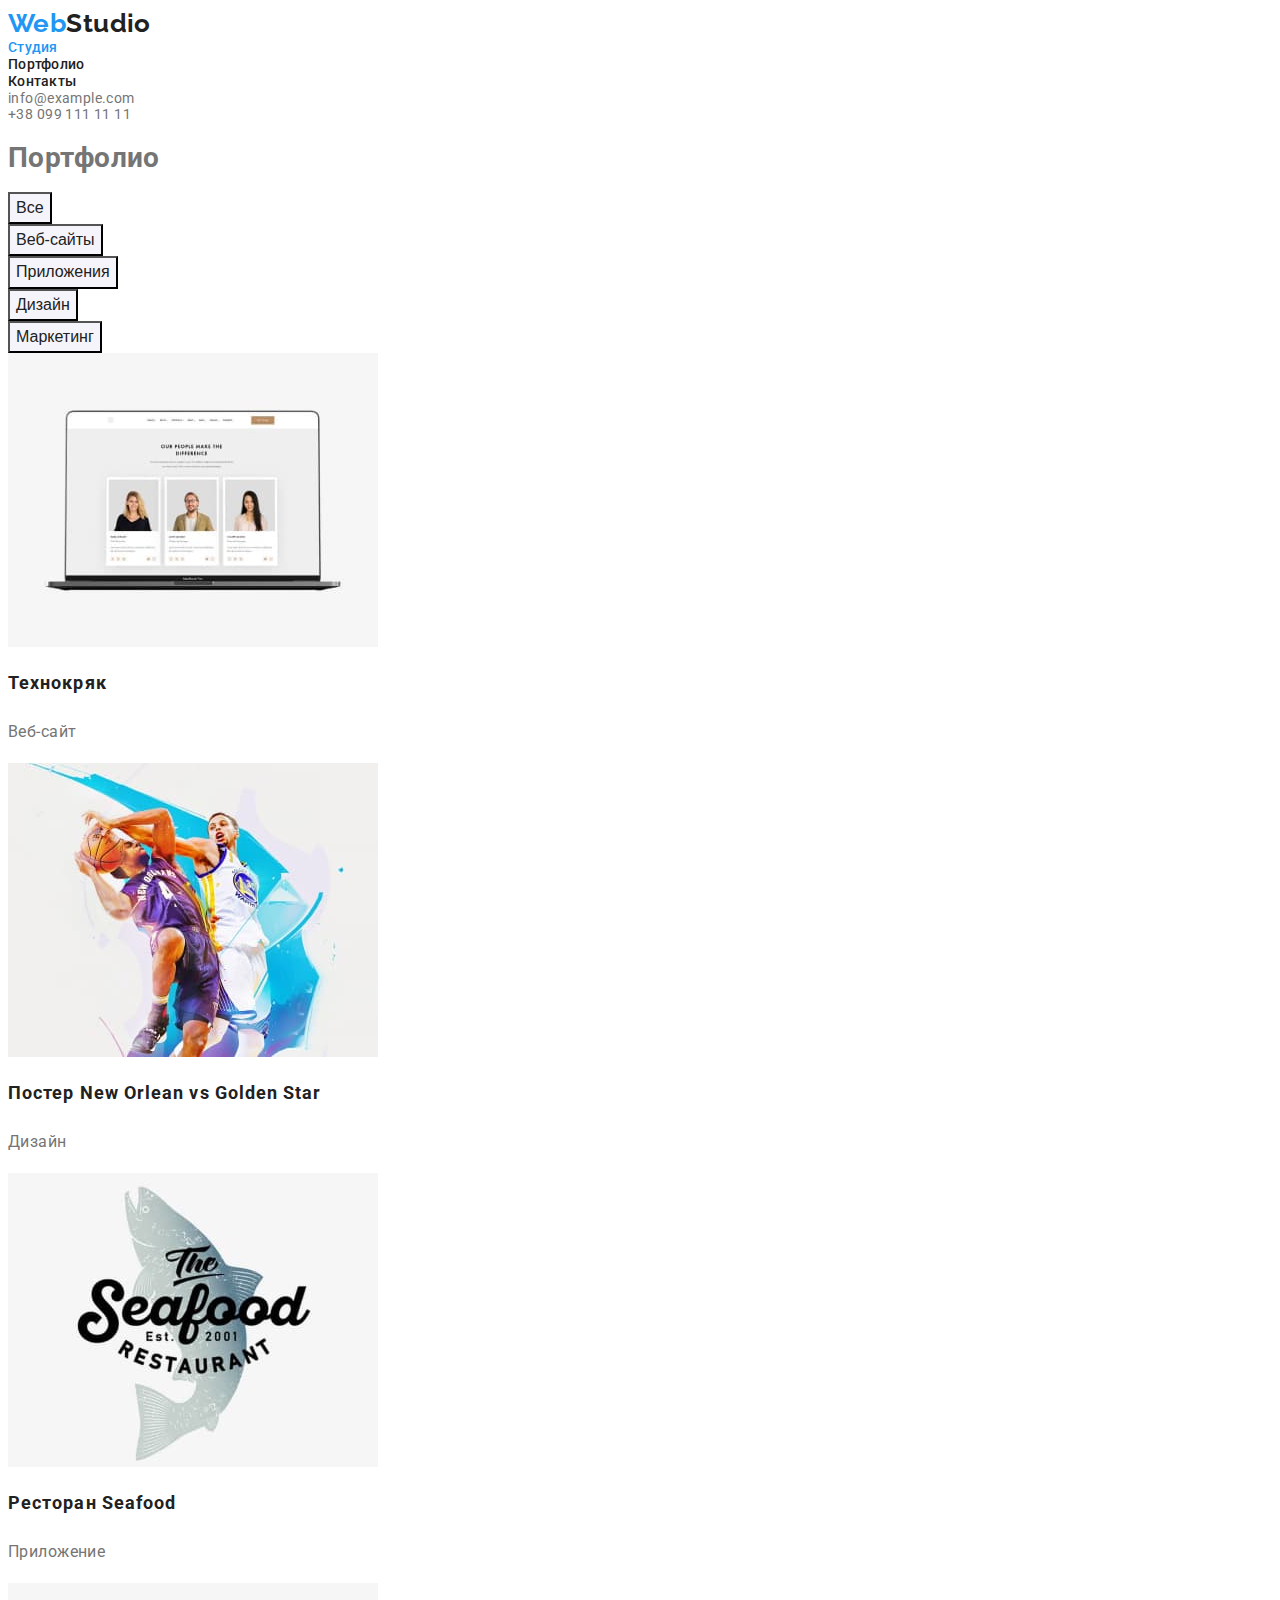
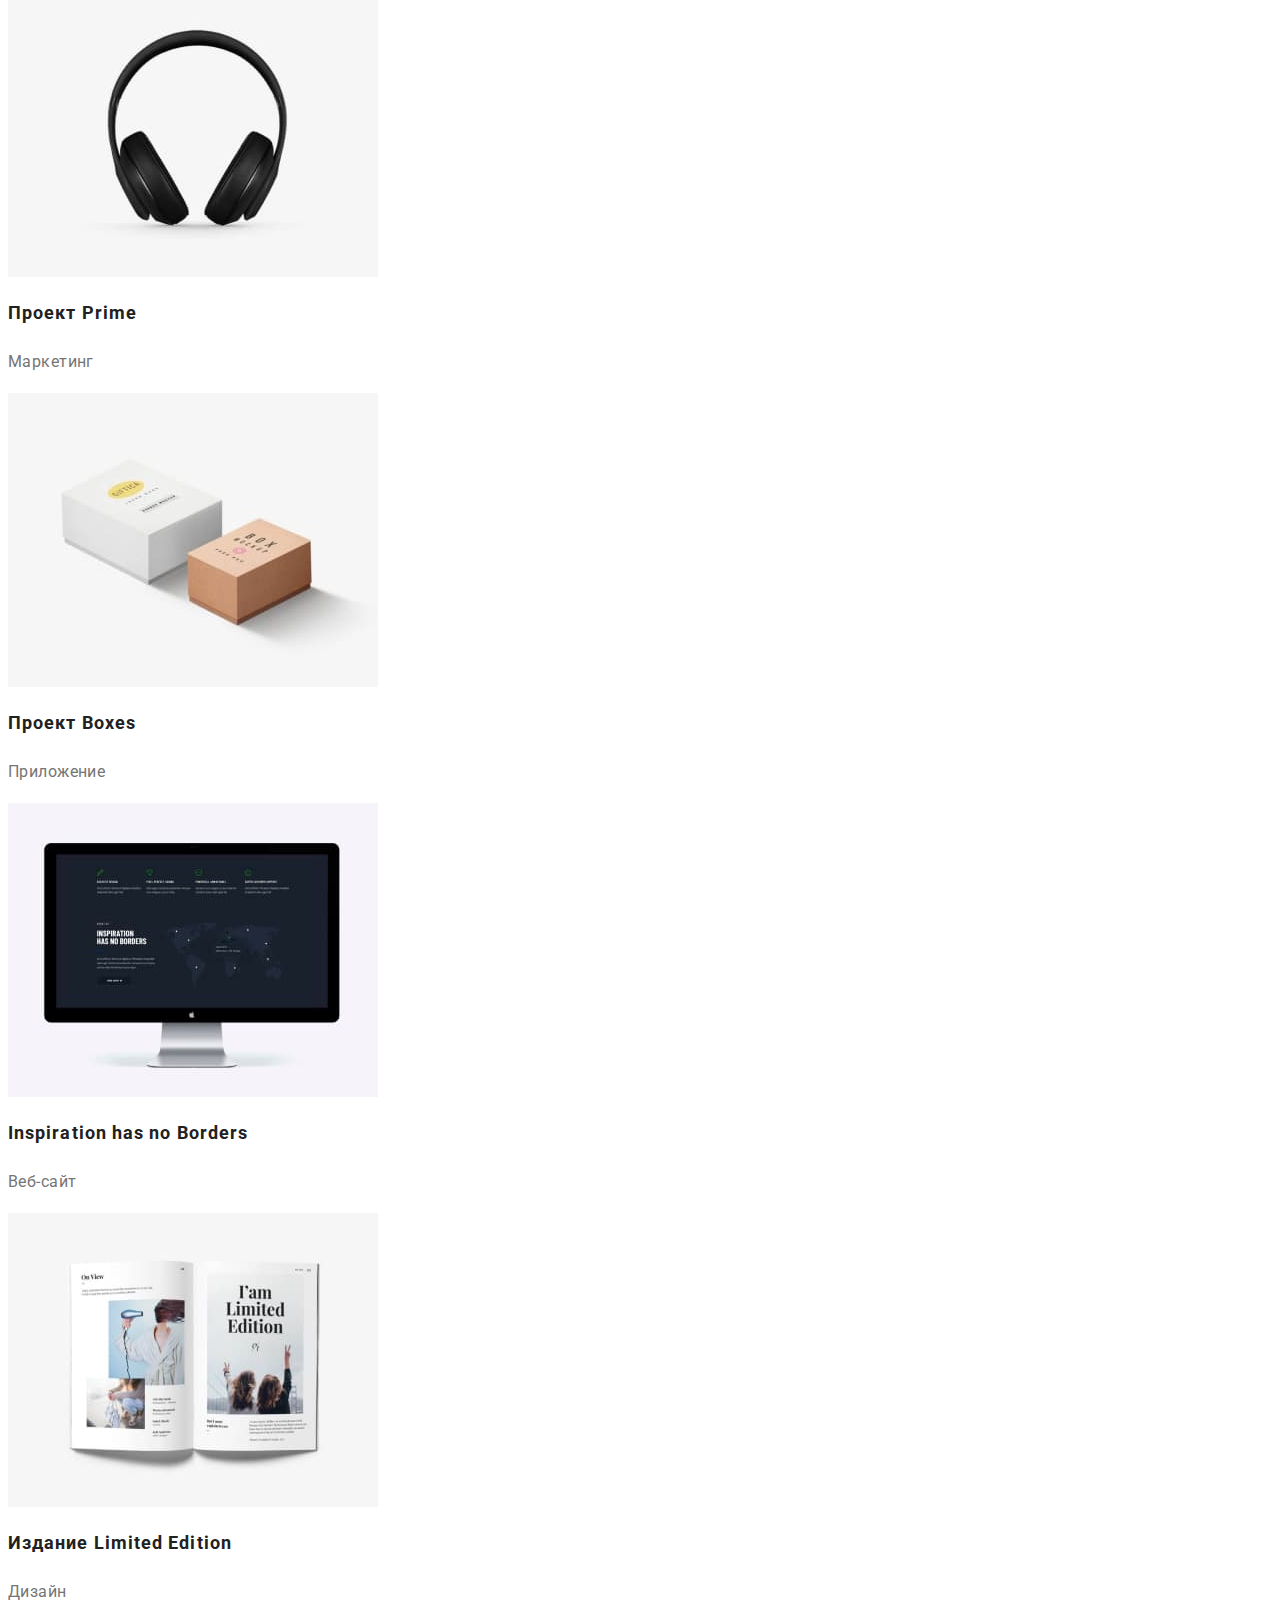
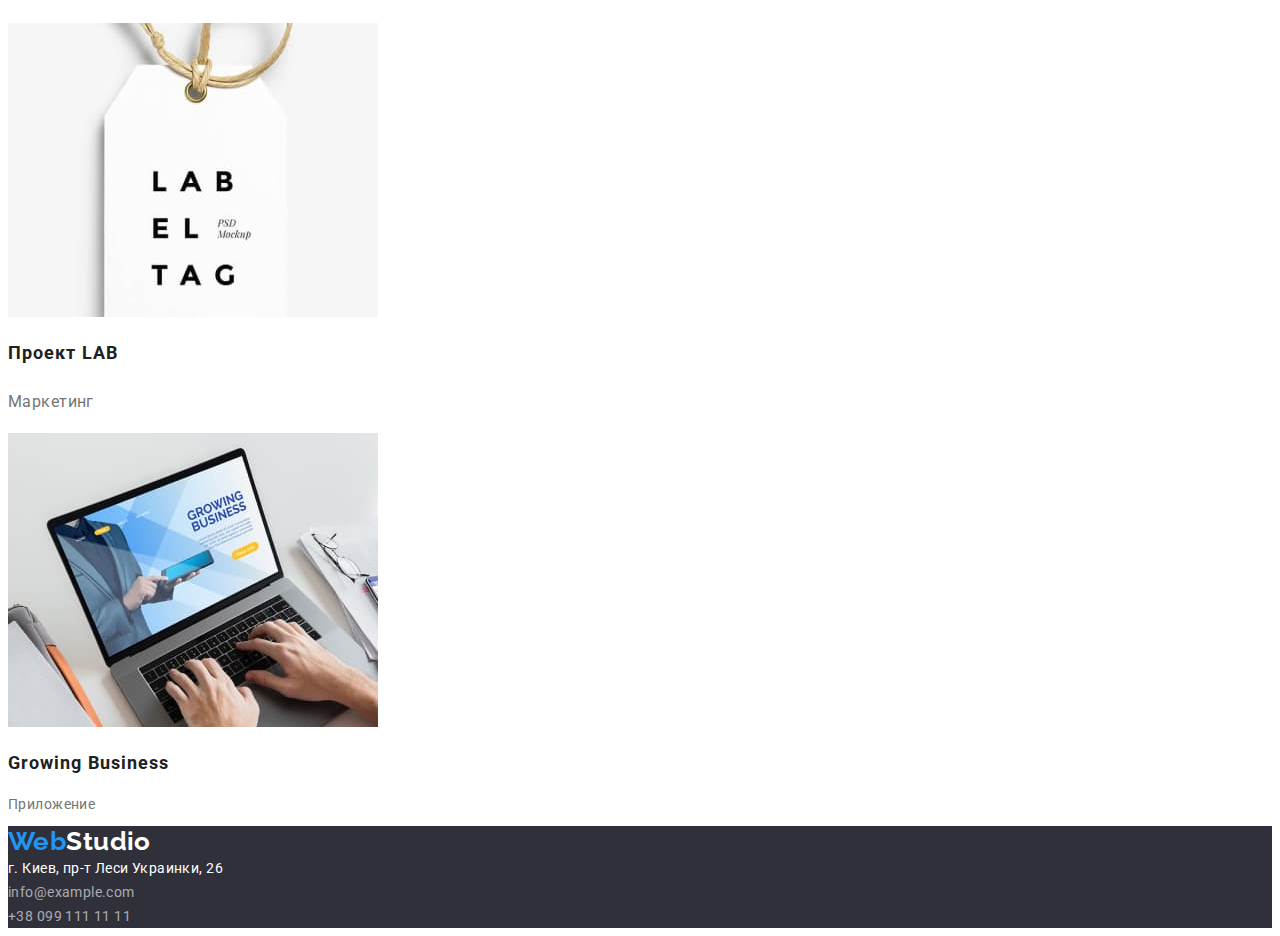
==== portfolio.html @ 586e52c6 "Initial commit" ====
<!DOCTYPE html>
<html lang="ru">
  <head>
    <meta charset="UTF-8" />
    <meta http-equiv="X-UA-Compatible" content="IE=edge" />
    <meta name="viewport" content="width=device-width, initial-scale=1.0" />
    <title>Портфолио</title>
    <link
      href="https://fonts.googleapis.com/css2?family=Raleway:wght@700&family=Roboto:wght@400;500;700;900&display=swap"
      rel="stylesheet"
    />
    <link rel="stylesheet" href="./CSS/styles.css" />
  </head>

  <body class="page">
    <!-- Шапка -->
    <header class="page-header">
      <nav>
        <a href="./index.html" class="logo link"><span class="accent-header">Web</span>Studio</a>
        <ul class="site-nav">
          <li><a href="./index.html" class="link current">Студия</a></li>
          <li><a href="./portfolio.html" class="link">Портфолио</a></li>
          <li><a href="" class="link">Контакты</a></li>
        </ul>
      </nav>
      <ul class="contacts-nav">
        <li>
          <a href="mailto:info@example.com" class="link">info@example.com</a>
        </li>
        <li>
          <a href="tel:+380991111111" class="link">+38 099 111 11 11</a>
        </li>
      </ul>
    </header>
    <!-- Мейн -->
    <main>
      <section class="portfolio">
        <h1>Портфолио</h1>
        <ul>
          <li><button type="button" class="portfolio-button">Все</button></li>
          <li><button type="button" class="portfolio-button">Веб-сайты</button></li>
          <li><button type="button" class="portfolio-button">Приложения</button></li>
          <li><button type="button" class="portfolio-button">Дизайн</button></li>
          <li><button type="button" class="portfolio-button">Маркетинг</button></li>
        </ul>
        <ul>
          <li>
            <img
              src="./images/img2-1.jpg"
              alt="Фото ноутбука з открытым дисплеем"
              width="370"
              height="294"
            />
            <h2 class="portfolio-title">Технокряк</h2>
            <p class="portfolio-title-p">Веб-сайт</p>
            <!-- <p></p> -->
          </li>
          <li>
            <img
              src="./images/img2-2.jpg"
              alt="Фото двух баскетболистов"
              width="370"
              height="294"
            />
            <h2 class="portfolio-title">Постер New Orlean vs Golden Star</h2>
            <p class="portfolio-title-p">Дизайн</p>
            <!-- <p></p> -->
          </li>
          <li>
            <img
              src="./images/img2-3.jpg"
              alt="Логотип ресторана морепродуктов"
              width="370"
              height="294"
            />
            <h2 class="portfolio-title">Ресторан Seafood</h2>
            <p class="portfolio-title-p">Приложение</p>
            <!-- <p></p> -->
          </li>
          <li>
            <img src="./images/img2-4.jpg" alt="Фото наушников" width="370" height="294" />
            <h2 class="portfolio-title">Проект Prime</h2>
            <p class="portfolio-title-p">Маркетинг</p>
            <!-- <p></p> -->
          </li>
          <li>
            <img src="./images/img2-5.jpg" alt="Фото двух коробок" width="370" height="294" />
            <h2 class="portfolio-title">Проект Boxes</h2>
            <p class="portfolio-title-p">Приложение</p>
            <!-- <p></p> -->
          </li>
          <li>
            <img src="./images/img2-6.jpg" alt="Фото моноблока Mac" width="370" height="294" />
            <h2 class="portfolio-title">Inspiration has no Borders</h2>
            <p class="portfolio-title-p">Веб-сайт</p>
            <!-- <p></p> -->
          </li>
          <li>
            <img src="./images/img2-7.jpg" alt="Фото открытой книги" width="370" height="294" />
            <h2 class="portfolio-title">Издание Limited Edition</h2>
            <p class="portfolio-title-p">Дизайн</p>
            <!-- <p></p> -->
          </li>
          <li>
            <img src="./images/img2-8.jpg" alt="Фото бирки" width="370" height="294" />
            <h2 class="portfolio-title">Проект LAB</h2>
            <p class="portfolio-title-p">Маркетинг</p>
            <!-- <p></p> -->
          </li>
          <li>
            <img
              src="./images/img2-9.jpg"
              alt="Фото процеса печати на ноутбуке"
              width="370"
              height="294"
            />
            <h2 class="portfolio-title">Growing Business</h2>
            <p>Приложение</p>
            <!-- <p></p> -->
          </li>
        </ul>
      </section>
    </main>
    <!-- Футер -->
    <footer class="page-footer">
      <a href="./index.html" class="logo link"><span class="accent-footer">Web</span>Studio</a>
      <address>
        <ul class="page-footer-address">
          <li>
            <a
              href="https://www.google.com.ua/maps/place/%D0%B1%D1%83%D0%BB%D1%8C%D0%B2%D0%B0%D1%80+%D0%9B%D0%B5%D1%81%D1%96+%D0%A3%D0%BA%D1%80%D0%B0%D1%97%D0%BD%D0%BA%D0%B8,+26,+%D0%9A%D0%B8%D1%97%D0%B2,+02000/@50.4265807,30.5361971,17z/data=!3m1!4b1!4m5!3m4!1s0x40d4cf0e033ecbe9:0x57a4dffefec77da0!8m2!3d50.4265807!4d30.5383858?hl=uk&authuser=0"
              target="_blank"
              rel="noopener noreferrer nofollow"
              class="address link"
              >г. Киев, пр-т Леси Украинки, 26</a
            >
          </li>
          <li class="page-footer-contacts">
            <a href="mailto:info@example.com" class="link">info@example.com</a>
          </li>
          <li class="page-footer-contacts">
            <a href="tel:+380991111111" class="link">+38 099 111 11 11</a>
          </li>
        </ul>
      </address>
    </footer>
  </body>
</html>
---- CSS/styles.css ----
/* Основний колір текста #757575 */
/* Допоміжний колір текста #212121 */
/* Акцент #2196F3 */
/* Основний колір фона #FFFFFF */
/* Допоміжний колір фона #F5F4FA */

:root {
  --primary-text-color: #757575;
  --title-text-color: #212121;
  --secondary-text-color: #ffffff;
  --acceent-color: #2196f3;
  --primary-bg-color: #ffffff;
  --secondary-bg-color: #f5f4fa;
}

.page {
  background-color: var(--primary-bg-color);
  color: var(--primary-text-color);

  font-family: Roboto, sans-serif;
  font-weight: 400;
  font-size: 14px;
  letter-spacing: 0.03em;
}

.page-header .logo {
  color: var(--title-text-color);

  font-family: 'Raleway';
  font-style: normal;
  font-weight: 700;
  font-size: 26px;
  line-height: 1.19;
}

.page-header .logo:hover,
.page-header .logo:focus {
  color: var(--acceent-color);
}

.logo .accent-header {
  color: var(--acceent-color);
}

.site-nav .link {
  color: var(--title-text-color);

  font-weight: 500;
  line-height: 1.14;
  letter-spacing: 0.02em;
}

.site-nav .link:hover,
.site-nav .link:focus,
.contacts-nav .link:hover,
.contacts-nav .link:focus,
.page-footer-address .link:hover,
.page-footer-address .link:focus {
  color: var(--acceent-color);
}

.hero {
  background-color: #2f303a;
}

.hero-title {
  color: var(--secondary-text-color);

  font-weight: 900;
  font-size: 44px;
  line-height: 1.36;
  text-align: center;
  letter-spacing: 0.06em;
  text-transform: uppercase;
}

.hero-button {
  background-color: var(--acceent-color);
  color: var(--primary-bg-color);

  font-weight: 700;
  font-size: 16px;
  line-height: 1.88;
  letter-spacing: 0.06em;

  cursor: pointer;
}

.hero-button:hover,
.hero-button:focus {
  background-color: var(--primary-bg-color);
  color: var(--acceent-color);
}

ul {
  list-style: none;
  margin: 0;
  padding: 0;
}

.section-title {
  color: var(--title-text-color);

  font-weight: 700;
  font-size: 36px;
  line-height: 1.16;
  text-align: center;
}

.list-title {
  color: var(--title-text-color);

  font-weight: 700;
  font-size: 14px;
  line-height: 1.14;
  text-transform: uppercase;
}

.studio-list-p {
  line-height: 1.71;
}

.section-team {
  background-color: var(--secondary-bg-color);
}

.list-title-team {
  color: var(--title-text-color);

  font-weight: 500;
  font-size: 16px;
  line-height: 1.19;
}

.list-title-p {
  font-size: 16px;
  line-height: 1.19;
}

.page-footer {
  background-color: #2f303a;
}

.page-footer .logo {
  color: var(--secondary-text-color);

  font-family: 'Raleway';
  font-style: normal;
  font-weight: 700;
  font-size: 26px;
  line-height: 1.19;
}

.page-footer .logo:hover,
.page-footer .logo:focus {
  color: var(--acceent-color);
}

.logo .accent-footer {
  color: var(--acceent-color);
}

.link {
  color: inherit;
  text-decoration: none;
}

.page-footer-address {
  font-style: normal;
  line-height: 1.71;
}

.page-footer-address > .page-footer-contacts {
  color: rgba(255, 255, 255, 0.6);
}

.address {
  color: var(--secondary-text-color);

  font-size: 14px;
  line-height: 1.71;
}

.link.current {
  color: var(--acceent-color);
}

.portfolio-button {
  background-color: var(--secondary-bg-color);
  color: var(--title-text-color);

  font-weight: 500;
  font-size: 16px;
  line-height: 1.63;
  text-align: center;

  cursor: pointer;
}

.portfolio-button:hover,
.portfolio-button:focus {
  background-color: var(--acceent-color);
  color: var(--secondary-text-color);
}

.portfolio-title {
  color: var(--title-text-color);

  font-weight: 700;
  font-size: 18px;
  line-height: 2;
  letter-spacing: 0.06em;
}

.portfolio-title-p {
  font-size: 16px;
  line-height: 1.88;
}
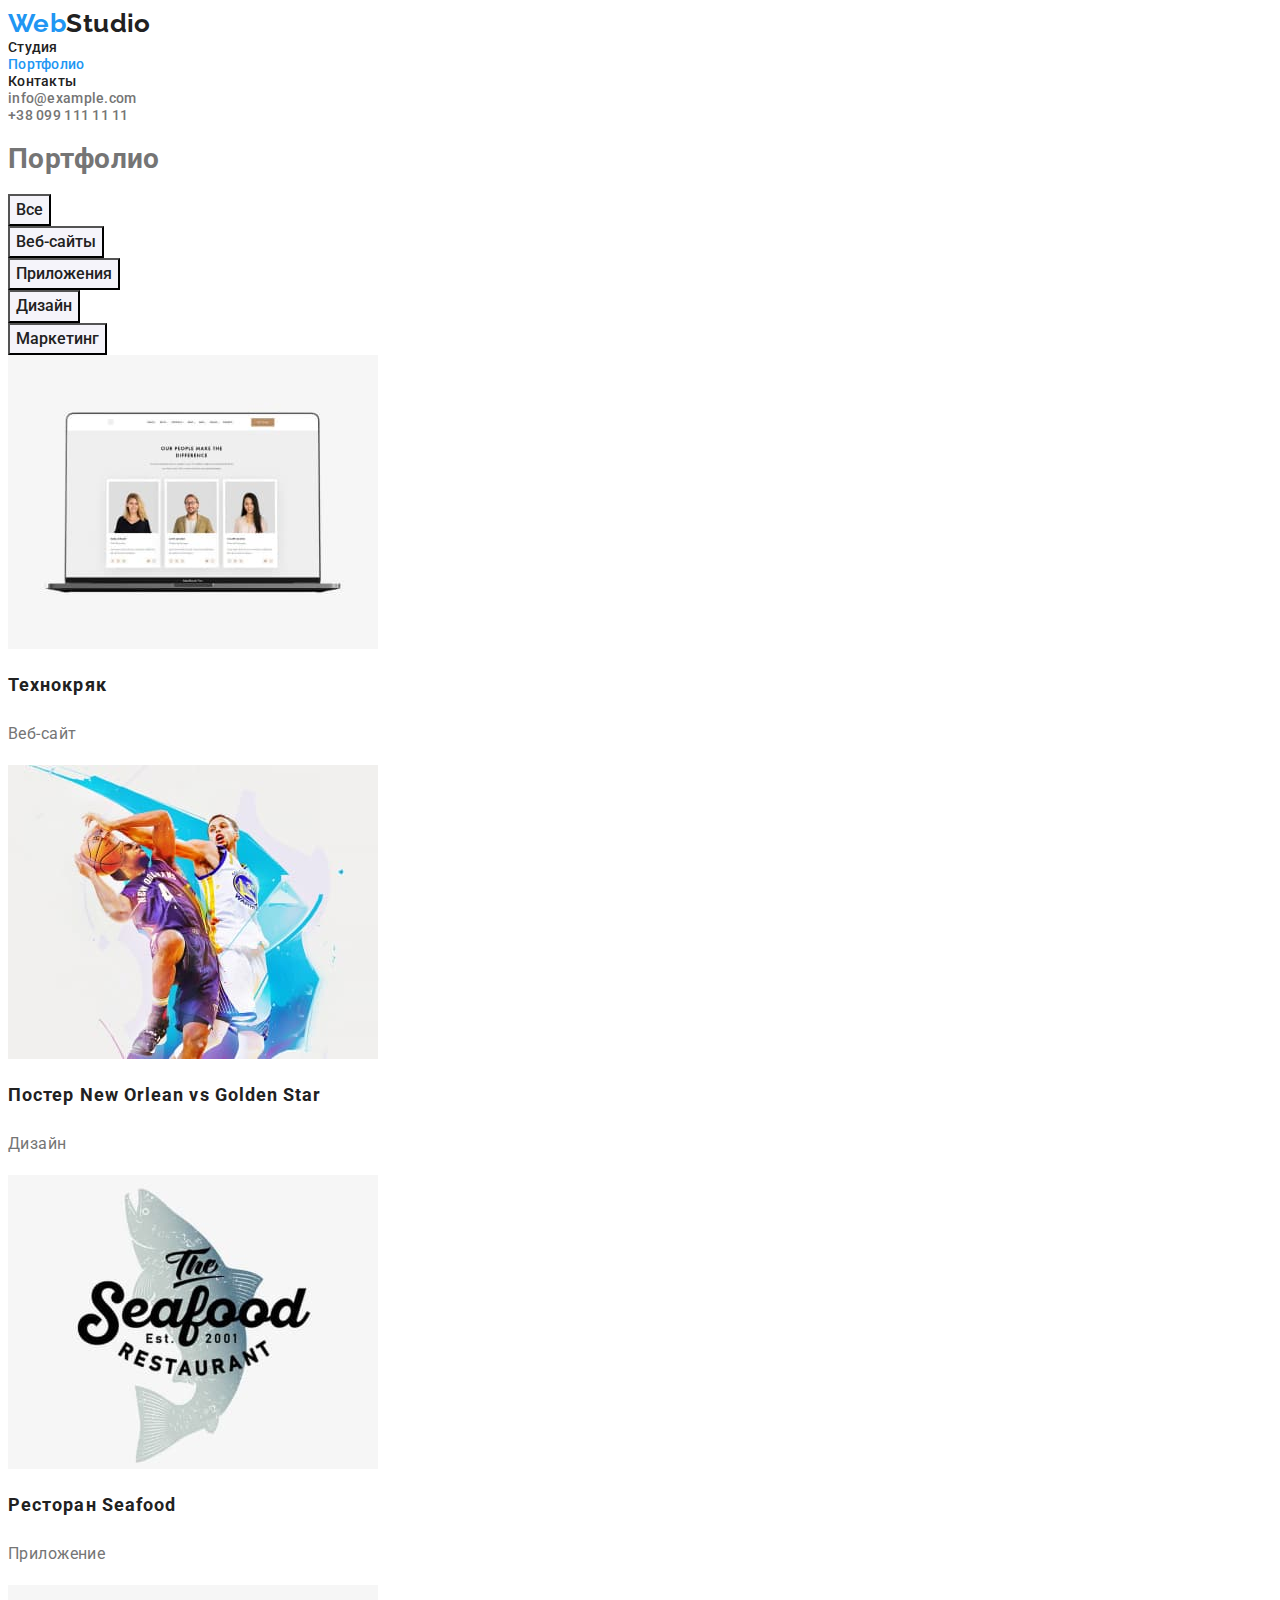
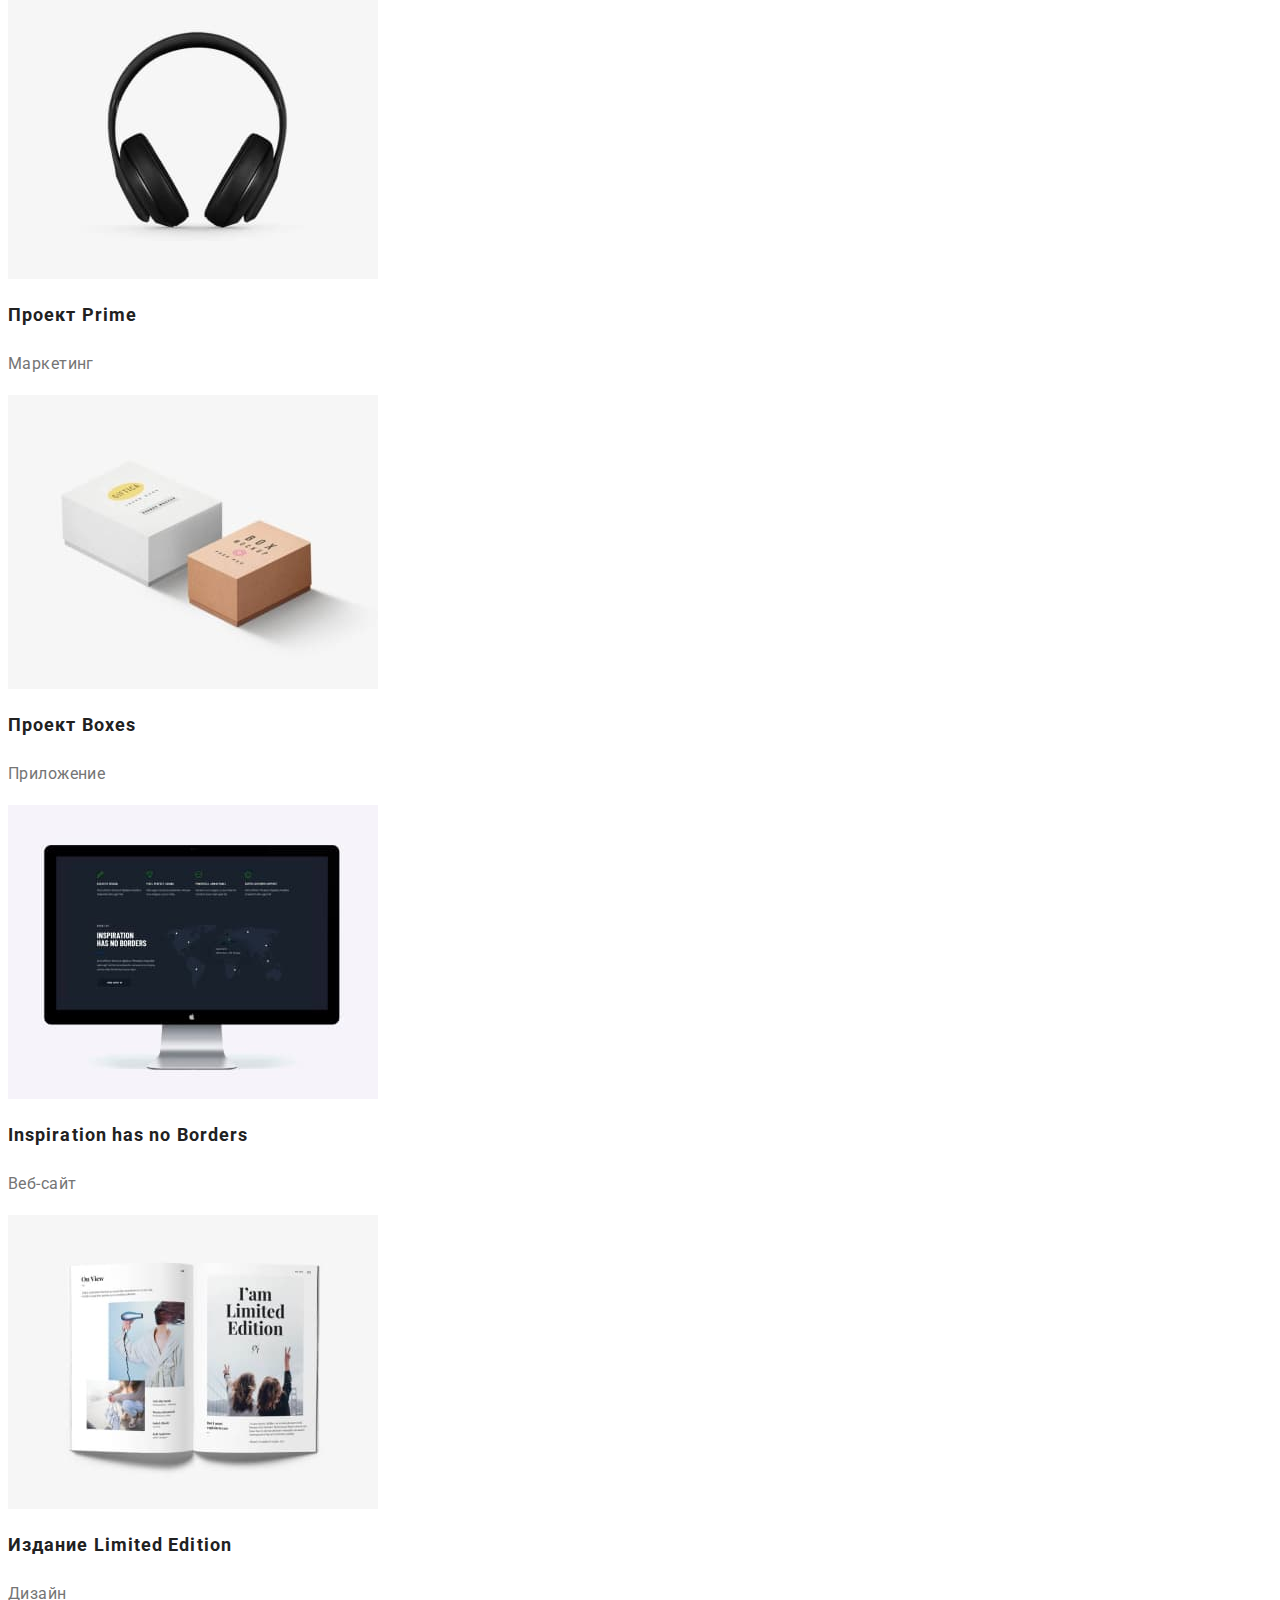
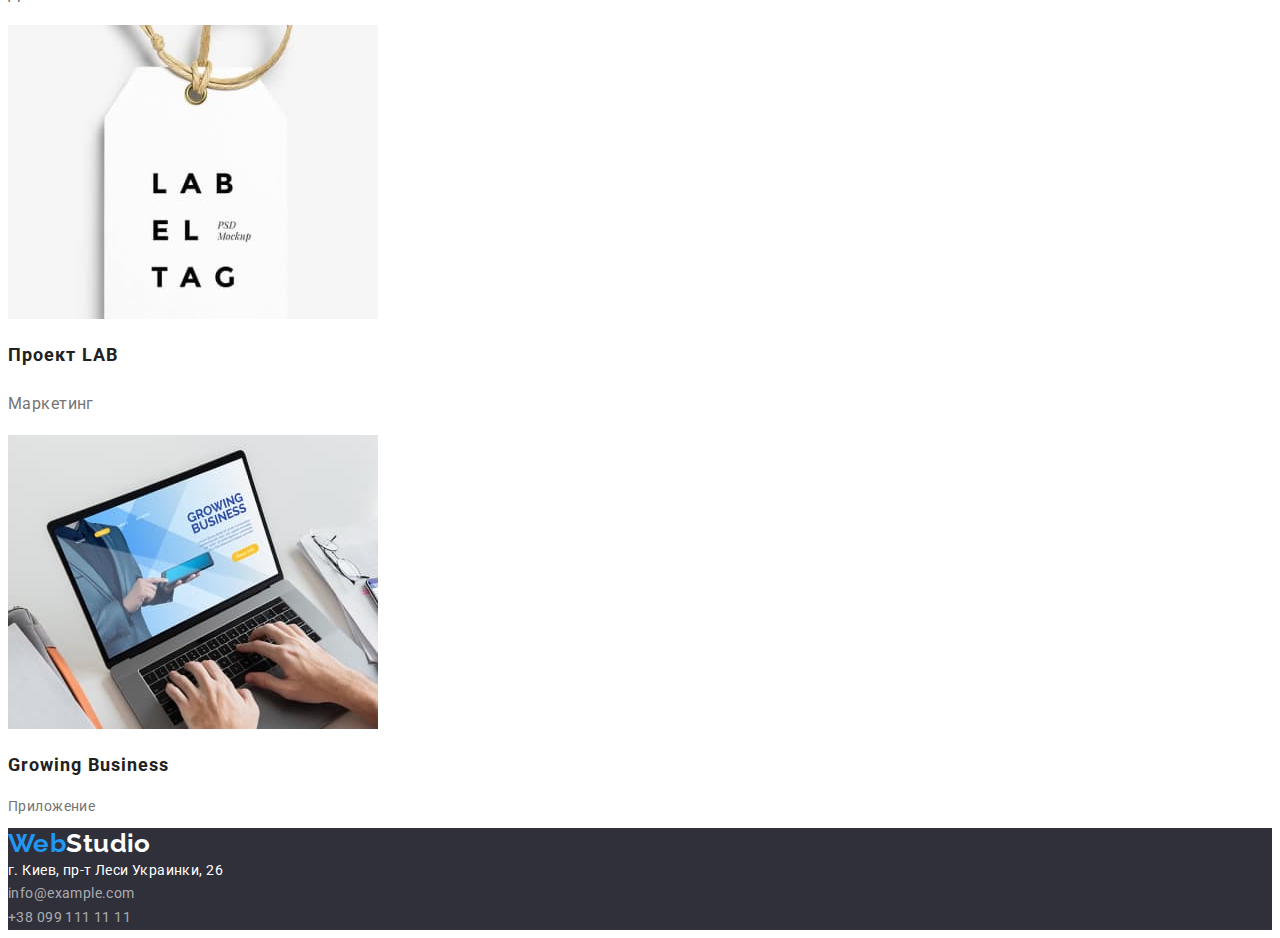
==== commit 4221d64c: "М3 Старт" ====
--- a/portfolio.html
+++ b/portfolio.html
@@ -12,23 +12,23 @@
     <link rel="stylesheet" href="./CSS/styles.css" />
   </head>
 
-  <body class="page">
+  <body>
     <!-- Шапка -->
-    <header class="page-header">
+    <header class="header">
       <nav>
-        <a href="./index.html" class="logo link"><span class="accent-header">Web</span>Studio</a>
+        <a class="logo link" href="./index.html"><span class="accent-header">Web</span>Studio</a>
         <ul class="site-nav">
-          <li><a href="./index.html" class="link current">Студия</a></li>
-          <li><a href="./portfolio.html" class="link">Портфолио</a></li>
-          <li><a href="" class="link">Контакты</a></li>
+          <li><a class="link" href="./index.html">Студия</a></li>
+          <li><a class="link current" href="./portfolio.html">Портфолио</a></li>
+          <li><a class="link" href="">Контакты</a></li>
         </ul>
       </nav>
       <ul class="contacts-nav">
         <li>
-          <a href="mailto:info@example.com" class="link">info@example.com</a>
+          <a class="link" href="mailto:info@example.com">info@example.com</a>
         </li>
         <li>
-          <a href="tel:+380991111111" class="link">+38 099 111 11 11</a>
+          <a class="link" href="tel:+380991111111">+38 099 111 11 11</a>
         </li>
       </ul>
     </header>
@@ -37,16 +37,16 @@
       <section class="portfolio">
         <h1>Портфолио</h1>
         <ul>
-          <li><button type="button" class="portfolio-button">Все</button></li>
-          <li><button type="button" class="portfolio-button">Веб-сайты</button></li>
-          <li><button type="button" class="portfolio-button">Приложения</button></li>
-          <li><button type="button" class="portfolio-button">Дизайн</button></li>
-          <li><button type="button" class="portfolio-button">Маркетинг</button></li>
+          <li><button class="portfolio-button" type="button">Все</button></li>
+          <li><button class="portfolio-button" type="button">Веб-сайты</button></li>
+          <li><button class="portfolio-button" type="button">Приложения</button></li>
+          <li><button class="portfolio-button" type="button">Дизайн</button></li>
+          <li><button class="portfolio-button" type="button">Маркетинг</button></li>
         </ul>
         <ul>
           <li>
             <img
-              src="./images/img2-1.jpg"
+              src="./images/portfolio/img2-1.jpg"
               alt="Фото ноутбука з открытым дисплеем"
               width="370"
               height="294"
@@ -57,7 +57,7 @@
           </li>
           <li>
             <img
-              src="./images/img2-2.jpg"
+              src="./images/portfolio/img2-2.jpg"
               alt="Фото двух баскетболистов"
               width="370"
               height="294"
@@ -68,7 +68,7 @@
           </li>
           <li>
             <img
-              src="./images/img2-3.jpg"
+              src="./images/portfolio/img2-3.jpg"
               alt="Логотип ресторана морепродуктов"
               width="370"
               height="294"
@@ -78,38 +78,58 @@
             <!-- <p></p> -->
           </li>
           <li>
-            <img src="./images/img2-4.jpg" alt="Фото наушников" width="370" height="294" />
+            <img
+              src="./images/portfolio/img2-4.jpg"
+              alt="Фото наушников"
+              width="370"
+              height="294"
+            />
             <h2 class="portfolio-title">Проект Prime</h2>
             <p class="portfolio-title-p">Маркетинг</p>
             <!-- <p></p> -->
           </li>
           <li>
-            <img src="./images/img2-5.jpg" alt="Фото двух коробок" width="370" height="294" />
+            <img
+              src="./images/portfolio/img2-5.jpg"
+              alt="Фото двух коробок"
+              width="370"
+              height="294"
+            />
             <h2 class="portfolio-title">Проект Boxes</h2>
             <p class="portfolio-title-p">Приложение</p>
             <!-- <p></p> -->
           </li>
           <li>
-            <img src="./images/img2-6.jpg" alt="Фото моноблока Mac" width="370" height="294" />
+            <img
+              src="./images/portfolio/img2-6.jpg"
+              alt="Фото моноблока Mac"
+              width="370"
+              height="294"
+            />
             <h2 class="portfolio-title">Inspiration has no Borders</h2>
             <p class="portfolio-title-p">Веб-сайт</p>
             <!-- <p></p> -->
           </li>
           <li>
-            <img src="./images/img2-7.jpg" alt="Фото открытой книги" width="370" height="294" />
+            <img
+              src="./images/portfolio/img2-7.jpg"
+              alt="Фото открытой книги"
+              width="370"
+              height="294"
+            />
             <h2 class="portfolio-title">Издание Limited Edition</h2>
             <p class="portfolio-title-p">Дизайн</p>
             <!-- <p></p> -->
           </li>
           <li>
-            <img src="./images/img2-8.jpg" alt="Фото бирки" width="370" height="294" />
+            <img src="./images/portfolio/img2-8.jpg" alt="Фото бирки" width="370" height="294" />
             <h2 class="portfolio-title">Проект LAB</h2>
             <p class="portfolio-title-p">Маркетинг</p>
             <!-- <p></p> -->
           </li>
           <li>
             <img
-              src="./images/img2-9.jpg"
+              src="./images/portfolio/img2-9.jpg"
               alt="Фото процеса печати на ноутбуке"
               width="370"
               height="294"
@@ -122,24 +142,24 @@
       </section>
     </main>
     <!-- Футер -->
-    <footer class="page-footer">
-      <a href="./index.html" class="logo link"><span class="accent-footer">Web</span>Studio</a>
+    <footer class="footer">
+      <a class="logo link" href="./index.html"><span class="accent-footer">Web</span>Studio</a>
       <address>
-        <ul class="page-footer-address">
+        <ul class="footer-list">
           <li>
             <a
+              class="address link"
               href="https://www.google.com.ua/maps/place/%D0%B1%D1%83%D0%BB%D1%8C%D0%B2%D0%B0%D1%80+%D0%9B%D0%B5%D1%81%D1%96+%D0%A3%D0%BA%D1%80%D0%B0%D1%97%D0%BD%D0%BA%D0%B8,+26,+%D0%9A%D0%B8%D1%97%D0%B2,+02000/@50.4265807,30.5361971,17z/data=!3m1!4b1!4m5!3m4!1s0x40d4cf0e033ecbe9:0x57a4dffefec77da0!8m2!3d50.4265807!4d30.5383858?hl=uk&authuser=0"
               target="_blank"
               rel="noopener noreferrer nofollow"
-              class="address link"
               >г. Киев, пр-т Леси Украинки, 26</a
             >
           </li>
-          <li class="page-footer-contacts">
-            <a href="mailto:info@example.com" class="link">info@example.com</a>
+          <li>
+            <a class="contacts link" href="mailto:info@example.com">info@example.com</a>
           </li>
-          <li class="page-footer-contacts">
-            <a href="tel:+380991111111" class="link">+38 099 111 11 11</a>
+          <li>
+            <a class="contacts link" href="tel:+380991111111">+38 099 111 11 11</a>
           </li>
         </ul>
       </address>
--- a/CSS/styles.css
+++ b/CSS/styles.css
@@ -13,7 +13,21 @@
   --secondary-bg-color: #f5f4fa;
 }
 
-.page {
+/* main */
+
+ul {
+  list-style: none;
+  margin: 0;
+  padding: 0;
+}
+
+.link {
+  text-decoration: none;
+}
+
+/* page */
+
+body {
   background-color: var(--primary-bg-color);
   color: var(--primary-text-color);
 
@@ -23,7 +37,9 @@
   letter-spacing: 0.03em;
 }
 
-.page-header .logo {
+/* header */
+
+.header .logo {
   color: var(--title-text-color);
 
   font-family: 'Raleway';
@@ -33,8 +49,8 @@
   line-height: 1.19;
 }
 
-.page-header .logo:hover,
-.page-header .logo:focus {
+.header .logo:hover,
+.header .logo:focus {
   color: var(--acceent-color);
 }
 
@@ -45,6 +61,17 @@
 .site-nav .link {
   color: var(--title-text-color);
 
+  font-weight: 500;
+  line-height: 1.14;
+  letter-spacing: 0.02em;
+}
+
+.site-nav .current {
+  color: var(--acceent-color);
+}
+
+.contacts-nav .link {
+  color: var(--primary-text-color);
   font-weight: 500;
   line-height: 1.14;
   letter-spacing: 0.02em;
@@ -54,10 +81,12 @@
 .site-nav .link:focus,
 .contacts-nav .link:hover,
 .contacts-nav .link:focus,
-.page-footer-address .link:hover,
-.page-footer-address .link:focus {
-  color: var(--acceent-color);
-}
+.footer-list .link:hover,
+.footer-list .link:focus {
+  color: var(--acceent-color);
+}
+
+/* hero */
 
 .hero {
   background-color: #2f303a;
@@ -77,7 +106,7 @@
 .hero-button {
   background-color: var(--acceent-color);
   color: var(--primary-bg-color);
-
+  font-family: Roboto;
   font-weight: 700;
   font-size: 16px;
   line-height: 1.88;
@@ -92,13 +121,11 @@
   color: var(--acceent-color);
 }
 
-ul {
-  list-style: none;
-  margin: 0;
-  padding: 0;
-}
-
-.section-title {
+/* preference */
+
+.preference-title,
+.work-title,
+.team-title {
   color: var(--title-text-color);
 
   font-weight: 700;
@@ -107,7 +134,7 @@
   text-align: center;
 }
 
-.list-title {
+.preference-item-title {
   color: var(--title-text-color);
 
   font-weight: 700;
@@ -116,43 +143,49 @@
   text-transform: uppercase;
 }
 
-.studio-list-p {
+.preference-item-p {
   line-height: 1.71;
 }
 
-.section-team {
+/* work */
+
+/* team */
+
+.team {
   background-color: var(--secondary-bg-color);
 }
 
-.list-title-team {
-  color: var(--title-text-color);
-
-  font-weight: 500;
-  font-size: 16px;
-  line-height: 1.19;
-}
-
-.list-title-p {
-  font-size: 16px;
-  line-height: 1.19;
-}
-
-.page-footer {
+.team-item-title {
+  color: var(--title-text-color);
+
+  font-weight: 500;
+  font-size: 16px;
+  line-height: 1.19;
+}
+
+.team-item-p {
+  font-size: 16px;
+  line-height: 1.19;
+}
+
+/* footer */
+
+.footer {
   background-color: #2f303a;
 }
 
-.page-footer .logo {
-  color: var(--secondary-text-color);
-
-  font-family: 'Raleway';
+.footer .logo {
+  color: var(--secondary-text-color);
+
+  font-family: Raleway;
   font-style: normal;
   font-weight: 700;
   font-size: 26px;
   line-height: 1.19;
 }
 
-.page-footer .logo:hover,
-.page-footer .logo:focus {
+.footer .logo:hover,
+.footer .logo:focus {
   color: var(--acceent-color);
 }
 
@@ -160,20 +193,11 @@
   color: var(--acceent-color);
 }
 
-.link {
-  color: inherit;
-  text-decoration: none;
-}
-
-.page-footer-address {
+.footer-list {
   font-style: normal;
   line-height: 1.71;
 }
 
-.page-footer-address > .page-footer-contacts {
-  color: rgba(255, 255, 255, 0.6);
-}
-
 .address {
   color: var(--secondary-text-color);
 
@@ -181,14 +205,17 @@
   line-height: 1.71;
 }
 
-.link.current {
-  color: var(--acceent-color);
-}
+.contacts {
+  color: rgba(255, 255, 255, 0.6);
+}
+
+/* Portfolio */
 
 .portfolio-button {
   background-color: var(--secondary-bg-color);
   color: var(--title-text-color);
 
+  font-family: Roboto;
   font-weight: 500;
   font-size: 16px;
   line-height: 1.63;
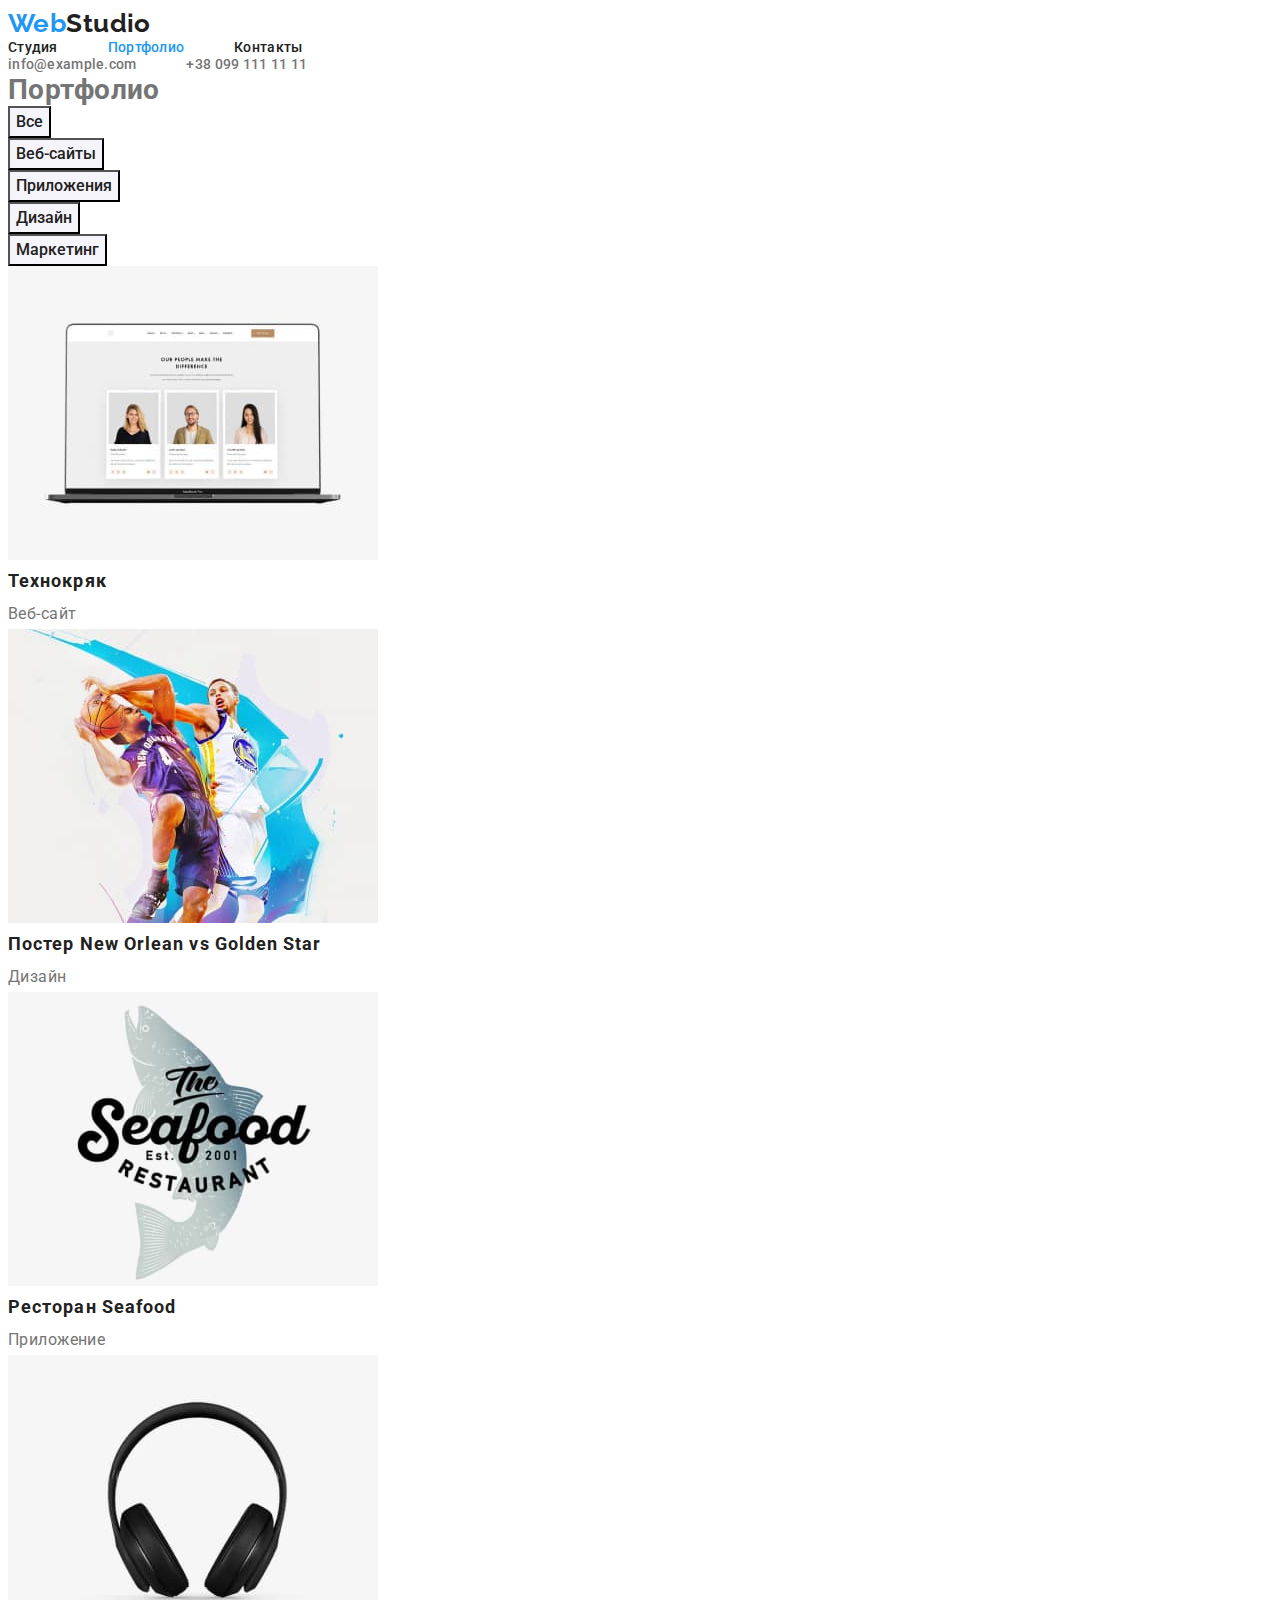
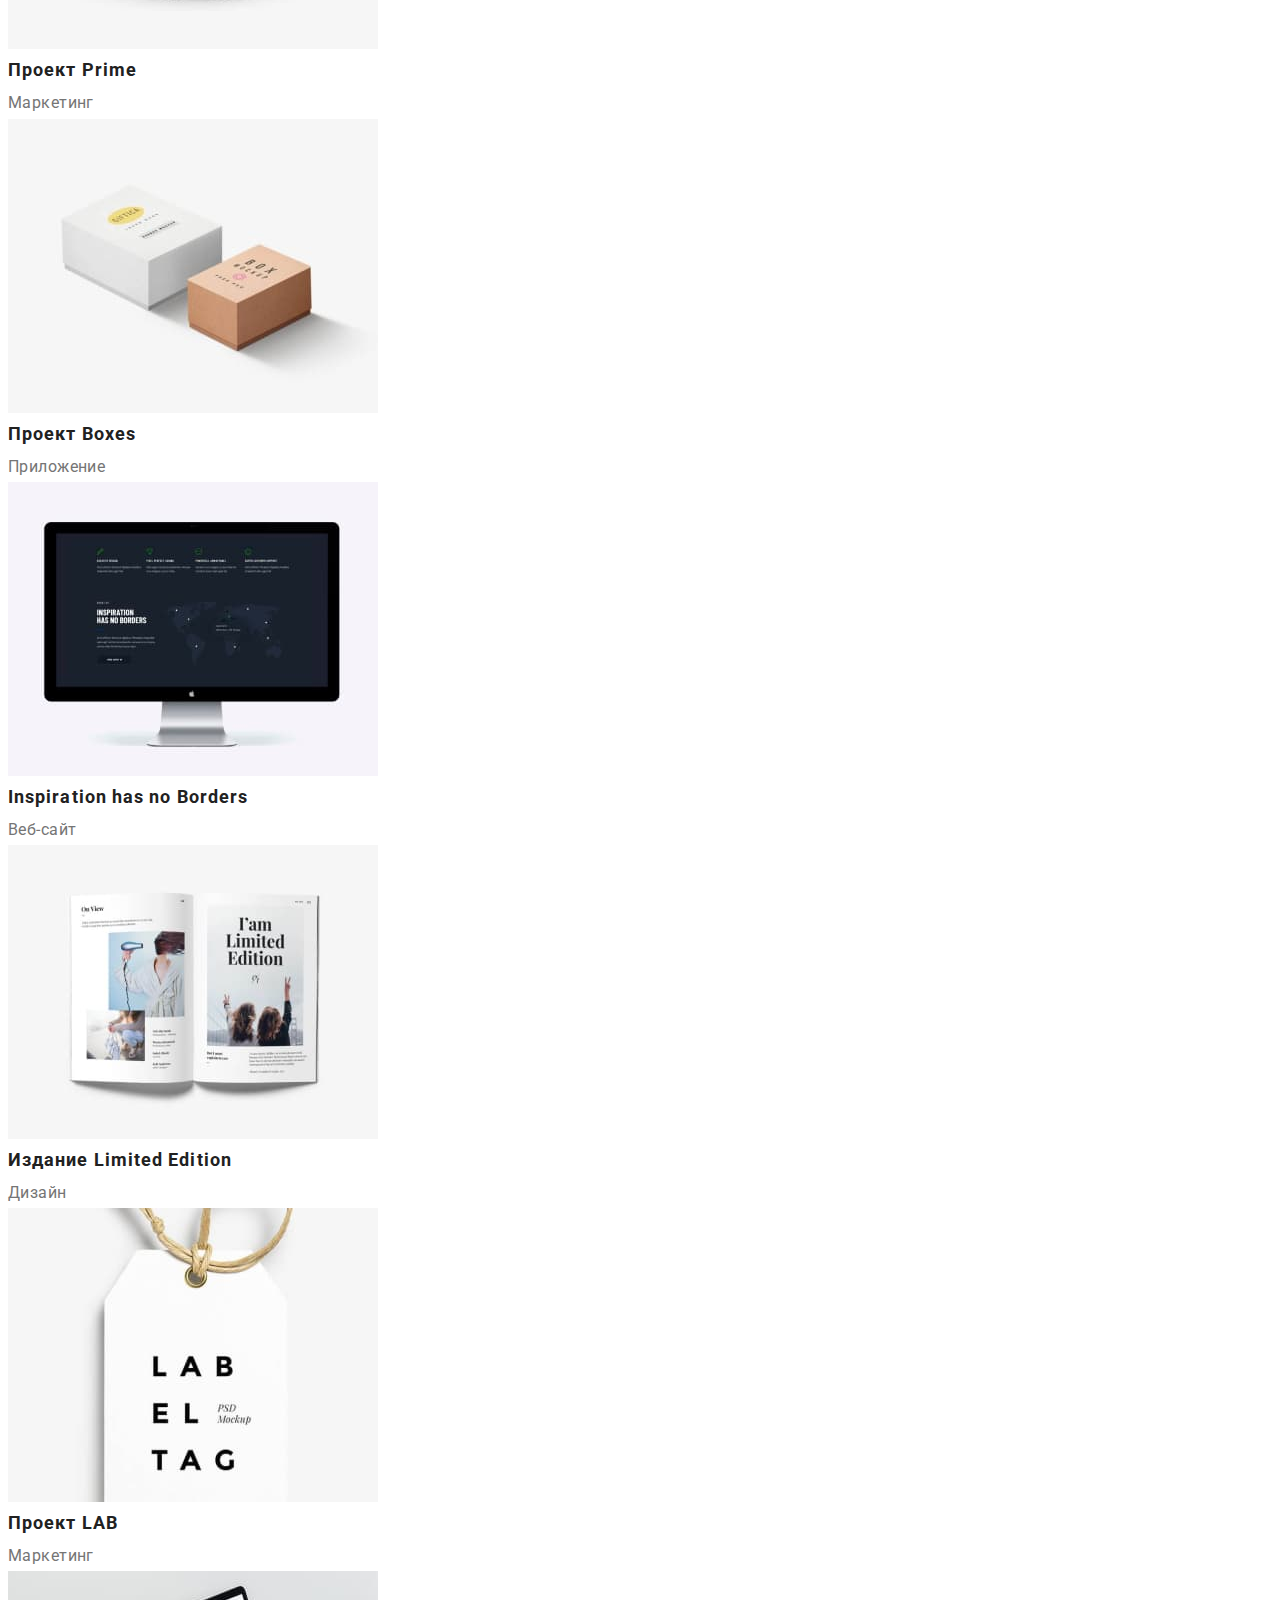
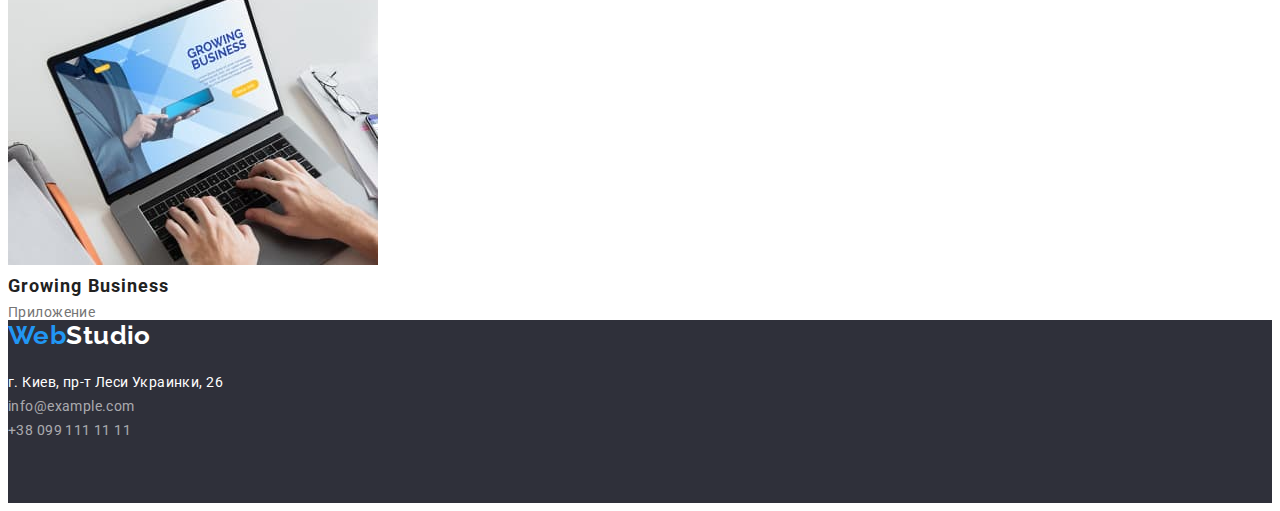
==== commit 4feff5b0: "М3 Index" ====
--- a/portfolio.html
+++ b/portfolio.html
@@ -5,6 +5,13 @@
     <meta http-equiv="X-UA-Compatible" content="IE=edge" />
     <meta name="viewport" content="width=device-width, initial-scale=1.0" />
     <title>Портфолио</title>
+    <link
+      rel="stylesheet"
+      href="https://cdnjs.cloudflare.com/ajax/libs/modern-normalize/1.1.0/modern-normalize.min.css"
+      integrity="sha512-wpPYUAdjBVSE4KJnH1VR1HeZfpl1ub8YT/NKx4PuQ5NmX2tKuGu6U/JRp5y+Y8XG2tV+wKQpNHVUX03MfMFn9Q=="
+      crossorigin="anonymous"
+      referrerpolicy="no-referrer"
+    />
     <link
       href="https://fonts.googleapis.com/css2?family=Raleway:wght@700&family=Roboto:wght@400;500;700;900&display=swap"
       rel="stylesheet"
--- a/CSS/styles.css
+++ b/CSS/styles.css
@@ -21,6 +21,14 @@
   padding: 0;
 }
 
+.container {
+  width: 1200px;
+  padding-left: 15px;
+  padding-right: 15px;
+  margin-left: auto;
+  margin-right: auto;
+}
+
 .link {
   text-decoration: none;
 }
@@ -37,6 +45,16 @@
   letter-spacing: 0.03em;
 }
 
+h1,
+h2,
+h3,
+h4,
+h5,
+h6,
+p {
+  margin: 0;
+}
+
 /* header */
 
 .header .logo {
@@ -47,6 +65,10 @@
   font-weight: 700;
   font-size: 26px;
   line-height: 1.19;
+}
+
+.logo.link {
+  margin-right: 93px;
 }
 
 .header .logo:hover,
@@ -86,6 +108,29 @@
   color: var(--acceent-color);
 }
 
+.header-container,
+.nav-container {
+  display: flex;
+  align-items: center;
+}
+
+.nav-container {
+  padding: 32px 0;
+}
+
+.site-nav {
+  display: flex;
+  align-items: center;
+  gap: 50px;
+}
+
+.contacts-nav {
+  display: flex;
+  align-items: center;
+  margin-left: auto;
+  gap: 50px;
+}
+
 /* hero */
 
 .hero {
@@ -101,6 +146,11 @@
   text-align: center;
   letter-spacing: 0.06em;
   text-transform: uppercase;
+
+  width: 696px;
+  margin-left: auto;
+  margin-right: auto;
+  margin-top: 200px;
 }
 
 .hero-button {
@@ -113,6 +163,9 @@
   letter-spacing: 0.06em;
 
   cursor: pointer;
+  margin-left: auto;
+  margin-right: auto;
+  margin-top: 40px;
 }
 
 .hero-button:hover,
@@ -121,6 +174,12 @@
   color: var(--acceent-color);
 }
 
+.hero-container {
+  display: flex;
+  flex-direction: column;
+  min-height: 600px;
+}
+
 /* preference */
 
 .preference-title,
@@ -134,6 +193,39 @@
   text-align: center;
 }
 
+.team-title {
+  padding-top: 94px;
+}
+
+.preference-title {
+  position: absolute;
+  width: 1px;
+  height: 1px;
+  margin: -1px;
+  border: 0;
+  padding: 0;
+
+  white-space: nowrap;
+  clip-path: inset(100%);
+  clip: rect(0 0 0 0);
+  overflow: hidden;
+}
+
+.work-title {
+  margin-top: 94px;
+}
+
+.preference-list {
+  display: flex;
+  margin-right: auto;
+  margin-left: auto;
+  gap: 30px;
+}
+
+.preference-item {
+  flex-basis: 270px;
+}
+
 .preference-item-title {
   color: var(--title-text-color);
 
@@ -145,9 +237,21 @@
 
 .preference-item-p {
   line-height: 1.71;
+  margin-top: 10px;
+}
+
+.preference-container {
+  display: flex;
+  margin-top: 94px;
 }
 
 /* work */
+
+.work-list {
+  display: flex;
+  margin-top: 50px;
+  justify-content: space-between;
+}
 
 /* team */
 
@@ -161,11 +265,26 @@
   font-weight: 500;
   font-size: 16px;
   line-height: 1.19;
+
+  margin-top: 30px;
+}
+
+.team-list {
+  display: flex;
+  margin-top: 50px;
+  gap: 30px;
+  text-align: center;
+  padding-bottom: 94px;
 }
 
 .team-item-p {
   font-size: 16px;
   line-height: 1.19;
+  margin-top: 10px;
+}
+
+.team-container {
+  margin-top: 94px;
 }
 
 /* footer */
@@ -196,6 +315,8 @@
 .footer-list {
   font-style: normal;
   line-height: 1.71;
+  margin-top: 20px;
+  padding-bottom: 60px;
 }
 
 .address {
@@ -205,8 +326,16 @@
   line-height: 1.71;
 }
 
+.footer-logo {
+  padding-top: 60px;
+}
+
 .contacts {
   color: rgba(255, 255, 255, 0.6);
+}
+
+.contacts.link.mail {
+  margin: 9px 0;
 }
 
 /* Portfolio */
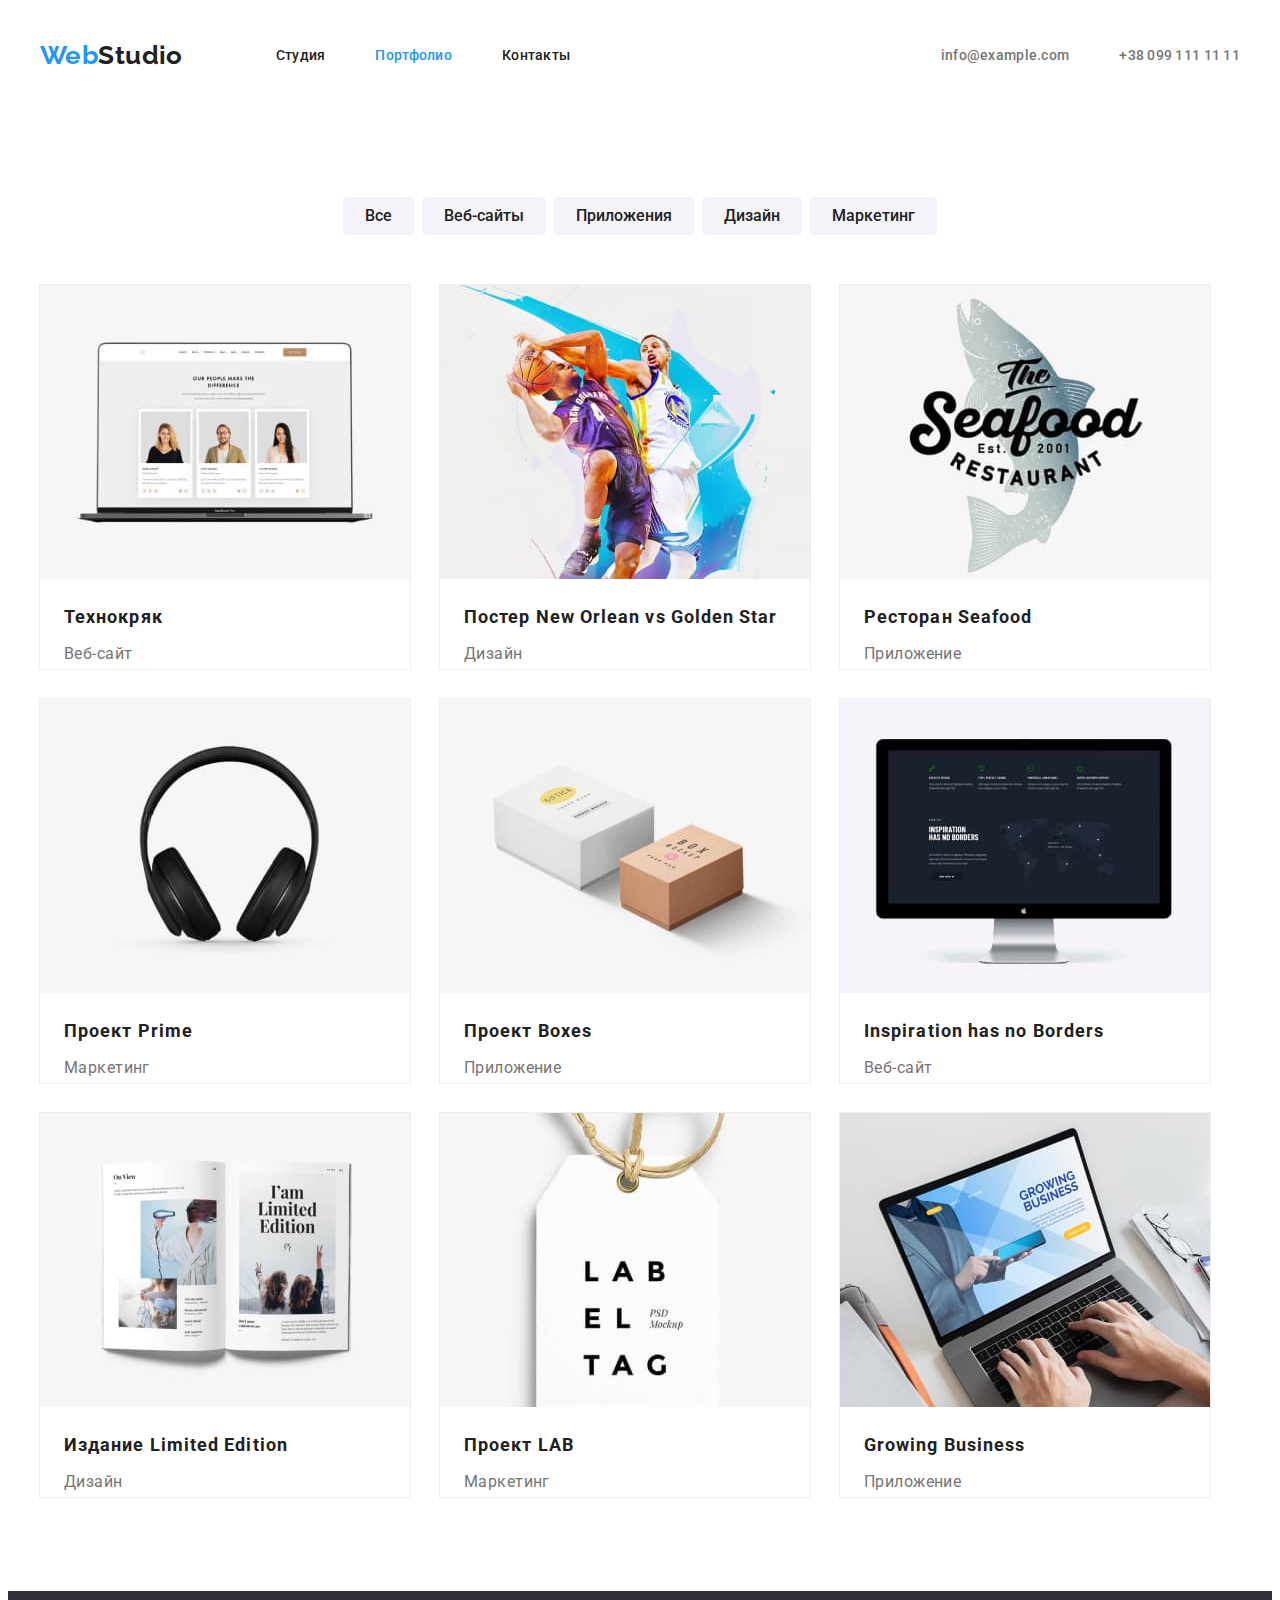
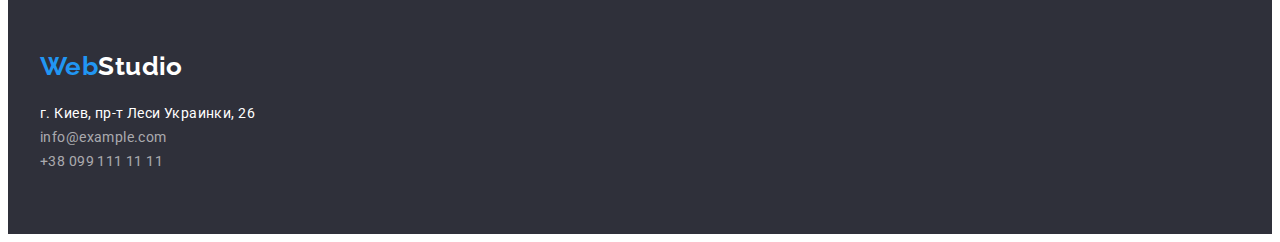
==== commit 03403202: "M3" ====
--- a/portfolio.html
+++ b/portfolio.html
@@ -22,154 +22,178 @@
   <body>
     <!-- Шапка -->
     <header class="header">
-      <nav>
-        <a class="logo link" href="./index.html"><span class="accent-header">Web</span>Studio</a>
-        <ul class="site-nav">
-          <li><a class="link" href="./index.html">Студия</a></li>
-          <li><a class="link current" href="./portfolio.html">Портфолио</a></li>
-          <li><a class="link" href="">Контакты</a></li>
+      <div class="header-container container">
+        <nav class="nav-container">
+          <a class="logo link" href="./index.html"><span class="accent-header">Web</span>Studio</a>
+          <ul class="site-nav">
+            <li><a class="link" href="./index.html">Студия</a></li>
+            <li><a class="link current" href="./portfolio.html">Портфолио</a></li>
+            <li><a class="link" href="">Контакты</a></li>
+          </ul>
+        </nav>
+        <ul class="contacts-nav">
+          <li>
+            <a class="link" href="mailto:info@example.com">info@example.com</a>
+          </li>
+          <li>
+            <a class="link" href="tel:+380991111111">+38 099 111 11 11</a>
+          </li>
         </ul>
-      </nav>
-      <ul class="contacts-nav">
-        <li>
-          <a class="link" href="mailto:info@example.com">info@example.com</a>
-        </li>
-        <li>
-          <a class="link" href="tel:+380991111111">+38 099 111 11 11</a>
-        </li>
-      </ul>
+      </div>
     </header>
     <!-- Мейн -->
     <main>
       <section class="portfolio">
-        <h1>Портфолио</h1>
-        <ul>
-          <li><button class="portfolio-button" type="button">Все</button></li>
-          <li><button class="portfolio-button" type="button">Веб-сайты</button></li>
-          <li><button class="portfolio-button" type="button">Приложения</button></li>
-          <li><button class="portfolio-button" type="button">Дизайн</button></li>
-          <li><button class="portfolio-button" type="button">Маркетинг</button></li>
-        </ul>
-        <ul>
-          <li>
-            <img
-              src="./images/portfolio/img2-1.jpg"
-              alt="Фото ноутбука з открытым дисплеем"
-              width="370"
-              height="294"
-            />
-            <h2 class="portfolio-title">Технокряк</h2>
-            <p class="portfolio-title-p">Веб-сайт</p>
-            <!-- <p></p> -->
-          </li>
-          <li>
-            <img
-              src="./images/portfolio/img2-2.jpg"
-              alt="Фото двух баскетболистов"
-              width="370"
-              height="294"
-            />
-            <h2 class="portfolio-title">Постер New Orlean vs Golden Star</h2>
-            <p class="portfolio-title-p">Дизайн</p>
-            <!-- <p></p> -->
-          </li>
-          <li>
-            <img
-              src="./images/portfolio/img2-3.jpg"
-              alt="Логотип ресторана морепродуктов"
-              width="370"
-              height="294"
-            />
-            <h2 class="portfolio-title">Ресторан Seafood</h2>
-            <p class="portfolio-title-p">Приложение</p>
-            <!-- <p></p> -->
-          </li>
-          <li>
-            <img
-              src="./images/portfolio/img2-4.jpg"
-              alt="Фото наушников"
-              width="370"
-              height="294"
-            />
-            <h2 class="portfolio-title">Проект Prime</h2>
-            <p class="portfolio-title-p">Маркетинг</p>
-            <!-- <p></p> -->
-          </li>
-          <li>
-            <img
-              src="./images/portfolio/img2-5.jpg"
-              alt="Фото двух коробок"
-              width="370"
-              height="294"
-            />
-            <h2 class="portfolio-title">Проект Boxes</h2>
-            <p class="portfolio-title-p">Приложение</p>
-            <!-- <p></p> -->
-          </li>
-          <li>
-            <img
-              src="./images/portfolio/img2-6.jpg"
-              alt="Фото моноблока Mac"
-              width="370"
-              height="294"
-            />
-            <h2 class="portfolio-title">Inspiration has no Borders</h2>
-            <p class="portfolio-title-p">Веб-сайт</p>
-            <!-- <p></p> -->
-          </li>
-          <li>
-            <img
-              src="./images/portfolio/img2-7.jpg"
-              alt="Фото открытой книги"
-              width="370"
-              height="294"
-            />
-            <h2 class="portfolio-title">Издание Limited Edition</h2>
-            <p class="portfolio-title-p">Дизайн</p>
-            <!-- <p></p> -->
-          </li>
-          <li>
-            <img src="./images/portfolio/img2-8.jpg" alt="Фото бирки" width="370" height="294" />
-            <h2 class="portfolio-title">Проект LAB</h2>
-            <p class="portfolio-title-p">Маркетинг</p>
-            <!-- <p></p> -->
-          </li>
-          <li>
-            <img
-              src="./images/portfolio/img2-9.jpg"
-              alt="Фото процеса печати на ноутбуке"
-              width="370"
-              height="294"
-            />
-            <h2 class="portfolio-title">Growing Business</h2>
-            <p>Приложение</p>
-            <!-- <p></p> -->
-          </li>
-        </ul>
+        <div class="portfolio-btn container">
+          <h1 class="portfolio-title-main">Портфолио</h1>
+          <ul class="portfolio-list-btn">
+            <li><button class="portfolio-button" type="button">Все</button></li>
+            <li><button class="portfolio-button" type="button">Веб-сайты</button></li>
+            <li><button class="portfolio-button" type="button">Приложения</button></li>
+            <li><button class="portfolio-button" type="button">Дизайн</button></li>
+            <li><button class="portfolio-button" type="button">Маркетинг</button></li>
+          </ul>
+        </div>
+        <div class="portfolio-img container">
+          <ul class="portfolio-list-img">
+            <li class="portfolio-img-item">
+              <img
+                class="img"
+                src="./images/portfolio/img2-1.jpg"
+                alt="Фото ноутбука з открытым дисплеем"
+                width="370"
+                height="294"
+              />
+              <h2 class="portfolio-title">Технокряк</h2>
+              <p class="portfolio-title-p">Веб-сайт</p>
+              <!-- <p></p> -->
+            </li>
+            <li class="portfolio-img-item">
+              <img
+                class="img"
+                src="./images/portfolio/img2-2.jpg"
+                alt="Фото двух баскетболистов"
+                width="370"
+                height="294"
+              />
+              <h2 class="portfolio-title">Постер New Orlean vs Golden Star</h2>
+              <p class="portfolio-title-p">Дизайн</p>
+              <!-- <p></p> -->
+            </li>
+            <li class="portfolio-img-item">
+              <img
+                class="img"
+                src="./images/portfolio/img2-3.jpg"
+                alt="Логотип ресторана морепродуктов"
+                width="370"
+                height="294"
+              />
+              <h2 class="portfolio-title">Ресторан Seafood</h2>
+              <p class="portfolio-title-p">Приложение</p>
+              <!-- <p></p> -->
+            </li>
+            <li class="portfolio-img-item">
+              <img
+                class="img"
+                src="./images/portfolio/img2-4.jpg"
+                alt="Фото наушников"
+                width="370"
+                height="294"
+              />
+              <h2 class="portfolio-title">Проект Prime</h2>
+              <p class="portfolio-title-p">Маркетинг</p>
+              <!-- <p></p> -->
+            </li>
+            <li class="portfolio-img-item">
+              <img
+                class="img"
+                src="./images/portfolio/img2-5.jpg"
+                alt="Фото двух коробок"
+                width="370"
+                height="294"
+              />
+              <h2 class="portfolio-title">Проект Boxes</h2>
+              <p class="portfolio-title-p">Приложение</p>
+              <!-- <p></p> -->
+            </li>
+            <li class="portfolio-img-item">
+              <img
+                class="img"
+                src="./images/portfolio/img2-6.jpg"
+                alt="Фото моноблока Mac"
+                width="370"
+                height="294"
+              />
+              <h2 class="portfolio-title">Inspiration has no Borders</h2>
+              <p class="portfolio-title-p">Веб-сайт</p>
+              <!-- <p></p> -->
+            </li>
+            <li class="portfolio-img-item">
+              <img
+                class="img"
+                src="./images/portfolio/img2-7.jpg"
+                alt="Фото открытой книги"
+                width="370"
+                height="294"
+              />
+              <h2 class="portfolio-title">Издание Limited Edition</h2>
+              <p class="portfolio-title-p">Дизайн</p>
+              <!-- <p></p> -->
+            </li>
+            <li class="portfolio-img-item">
+              <img
+                class="img"
+                src="./images/portfolio/img2-8.jpg"
+                alt="Фото бирки"
+                width="370"
+                height="294"
+              />
+              <h2 class="portfolio-title">Проект LAB</h2>
+              <p class="portfolio-title-p">Маркетинг</p>
+              <!-- <p></p> -->
+            </li>
+            <li class="portfolio-img-item">
+              <img
+                class="img"
+                src="./images/portfolio/img2-9.jpg"
+                alt="Фото процеса печати на ноутбуке"
+                width="370"
+                height="294"
+              />
+              <h2 class="portfolio-title">Growing Business</h2>
+              <p class="portfolio-title-p">Приложение</p>
+              <!-- <p></p> -->
+            </li>
+          </ul>
+        </div>
       </section>
     </main>
     <!-- Футер -->
     <footer class="footer">
-      <a class="logo link" href="./index.html"><span class="accent-footer">Web</span>Studio</a>
-      <address>
-        <ul class="footer-list">
-          <li>
-            <a
-              class="address link"
-              href="https://www.google.com.ua/maps/place/%D0%B1%D1%83%D0%BB%D1%8C%D0%B2%D0%B0%D1%80+%D0%9B%D0%B5%D1%81%D1%96+%D0%A3%D0%BA%D1%80%D0%B0%D1%97%D0%BD%D0%BA%D0%B8,+26,+%D0%9A%D0%B8%D1%97%D0%B2,+02000/@50.4265807,30.5361971,17z/data=!3m1!4b1!4m5!3m4!1s0x40d4cf0e033ecbe9:0x57a4dffefec77da0!8m2!3d50.4265807!4d30.5383858?hl=uk&authuser=0"
-              target="_blank"
-              rel="noopener noreferrer nofollow"
-              >г. Киев, пр-т Леси Украинки, 26</a
-            >
-          </li>
-          <li>
-            <a class="contacts link" href="mailto:info@example.com">info@example.com</a>
-          </li>
-          <li>
-            <a class="contacts link" href="tel:+380991111111">+38 099 111 11 11</a>
-          </li>
-        </ul>
-      </address>
+      <div class="footer-container container">
+        <div class="footer-logo">
+          <a class="logo link" href="./index.html"><span class="accent-footer">Web</span>Studio</a>
+        </div>
+        <address>
+          <ul class="footer-list">
+            <li>
+              <a
+                class="address link"
+                href="https://www.google.com.ua/maps/place/%D0%B1%D1%83%D0%BB%D1%8C%D0%B2%D0%B0%D1%80+%D0%9B%D0%B5%D1%81%D1%96+%D0%A3%D0%BA%D1%80%D0%B0%D1%97%D0%BD%D0%BA%D0%B8,+26,+%D0%9A%D0%B8%D1%97%D0%B2,+02000/@50.4265807,30.5361971,17z/data=!3m1!4b1!4m5!3m4!1s0x40d4cf0e033ecbe9:0x57a4dffefec77da0!8m2!3d50.4265807!4d30.5383858?hl=uk&authuser=0"
+                target="_blank"
+                rel="noopener noreferrer nofollow"
+                >г. Киев, пр-т Леси Украинки, 26</a
+              >
+            </li>
+            <li>
+              <a class="contacts link mail" href="mailto:info@example.com">info@example.com</a>
+            </li>
+            <li>
+              <a class="contacts link" href="tel:+380991111111">+38 099 111 11 11</a>
+            </li>
+          </ul>
+        </address>
+      </div>
     </footer>
   </body>
 </html>
--- a/CSS/styles.css
+++ b/CSS/styles.css
@@ -69,6 +69,7 @@
 
 .logo.link {
   margin-right: 93px;
+  padding: 32px 0;
 }
 
 .header .logo:hover,
@@ -86,6 +87,7 @@
   font-weight: 500;
   line-height: 1.14;
   letter-spacing: 0.02em;
+  padding: 32px 0;
 }
 
 .site-nav .current {
@@ -97,6 +99,7 @@
   font-weight: 500;
   line-height: 1.14;
   letter-spacing: 0.02em;
+  padding: 32px 0;
 }
 
 .site-nav .link:hover,
@@ -114,10 +117,6 @@
   align-items: center;
 }
 
-.nav-container {
-  padding: 32px 0;
-}
-
 .site-nav {
   display: flex;
   align-items: center;
@@ -197,7 +196,8 @@
   padding-top: 94px;
 }
 
-.preference-title {
+.preference-title,
+.portfolio-title-main {
   position: absolute;
   width: 1px;
   height: 1px;
@@ -340,6 +340,38 @@
 
 /* Portfolio */
 
+.portfolio-btn {
+  margin-top: 94px;
+}
+
+.portfolio-list-btn {
+  display: flex;
+  gap: 8px;
+  justify-content: center;
+}
+
+.portfolio-list-img {
+  display: flex;
+  flex-wrap: wrap;
+  gap: 30px;
+  /* flex-basis: calc(100% - 30px * 2) / 3; */
+}
+
+.portfolio-img-item {
+  outline: 1px solid #eeeeee;
+}
+
+.img {
+  display: block;
+  max-width: 100%;
+}
+
+.portfolio-img {
+  display: flex;
+  padding-top: 50px;
+  margin-bottom: 94px;
+}
+
 .portfolio-button {
   background-color: var(--secondary-bg-color);
   color: var(--title-text-color);
@@ -351,6 +383,9 @@
   text-align: center;
 
   cursor: pointer;
+  border: transparent;
+  border-radius: 4px;
+  padding: 6px 22px;
 }
 
 .portfolio-button:hover,
@@ -366,9 +401,13 @@
   font-size: 18px;
   line-height: 2;
   letter-spacing: 0.06em;
+  margin-top: 20px;
+  margin-left: 24px;
 }
 
 .portfolio-title-p {
   font-size: 16px;
   line-height: 1.88;
-}
+  margin-top: 4px;
+  margin-left: 24px;
+}
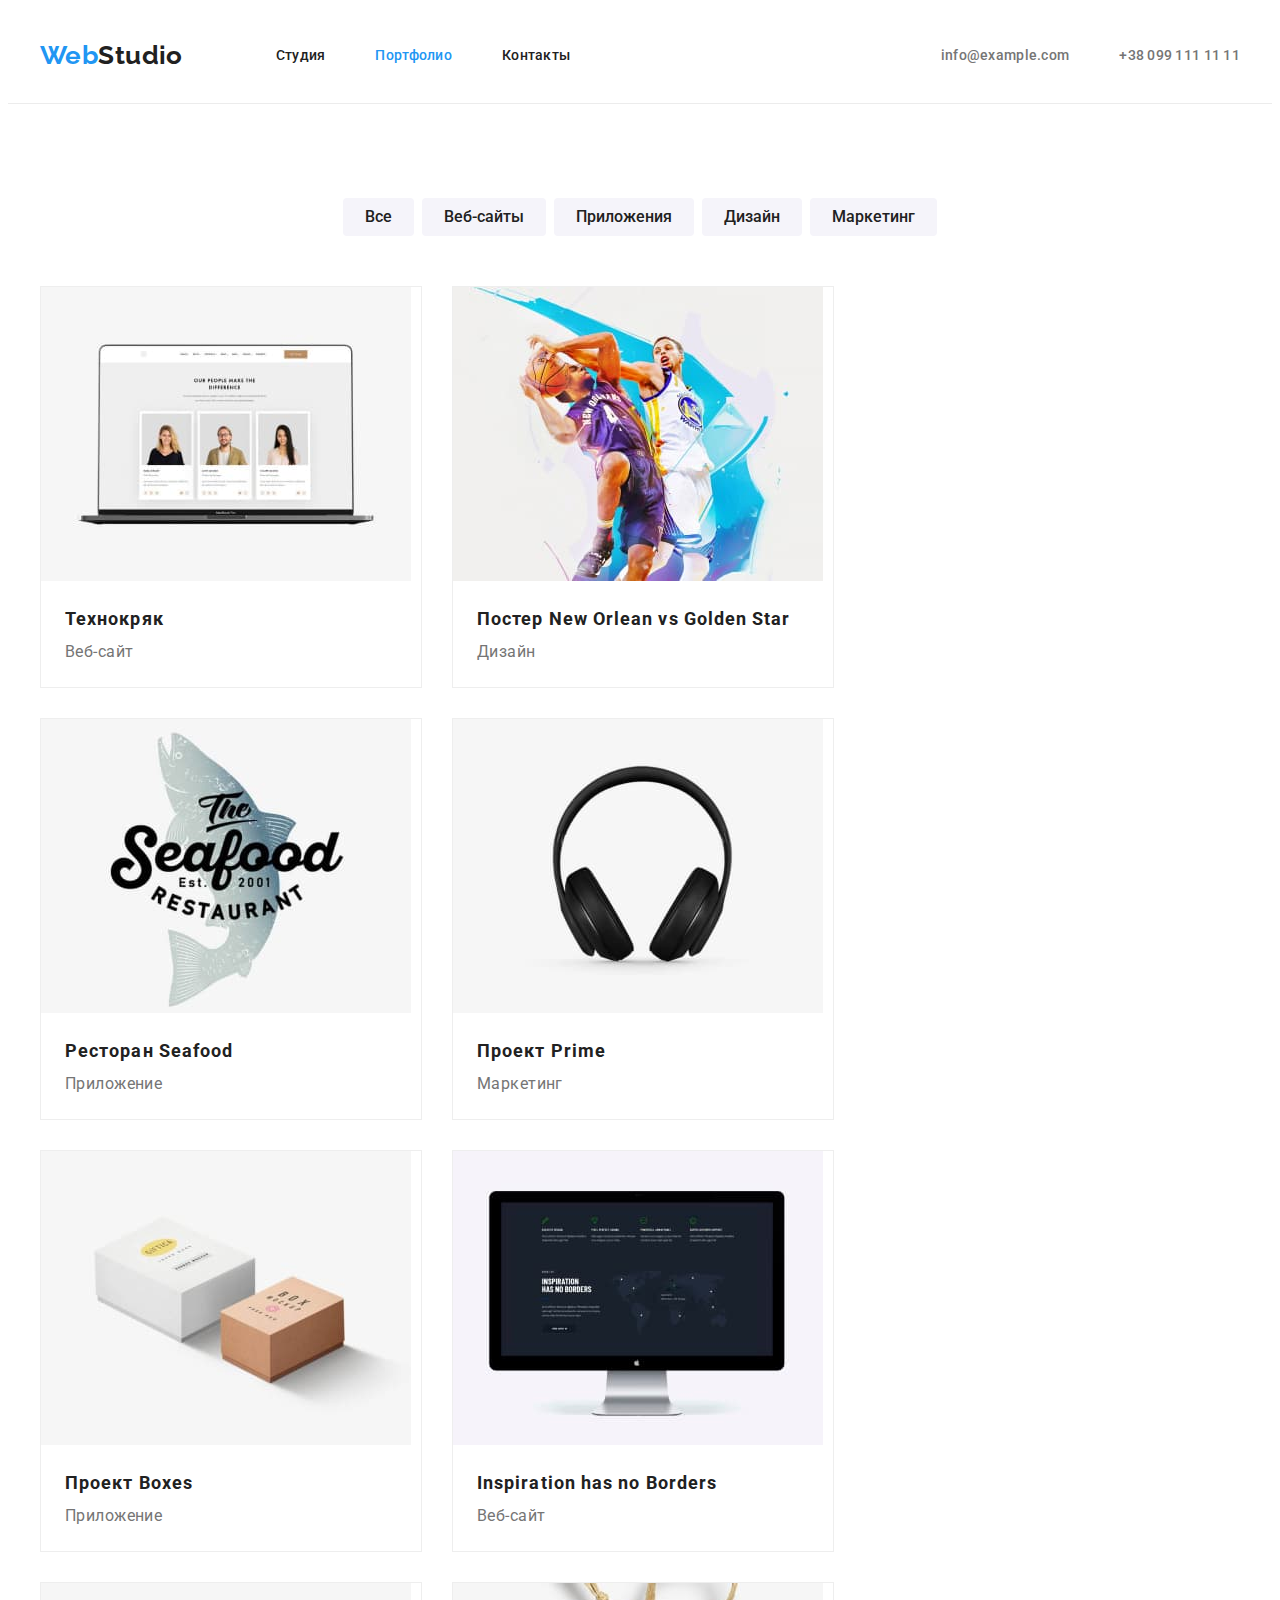
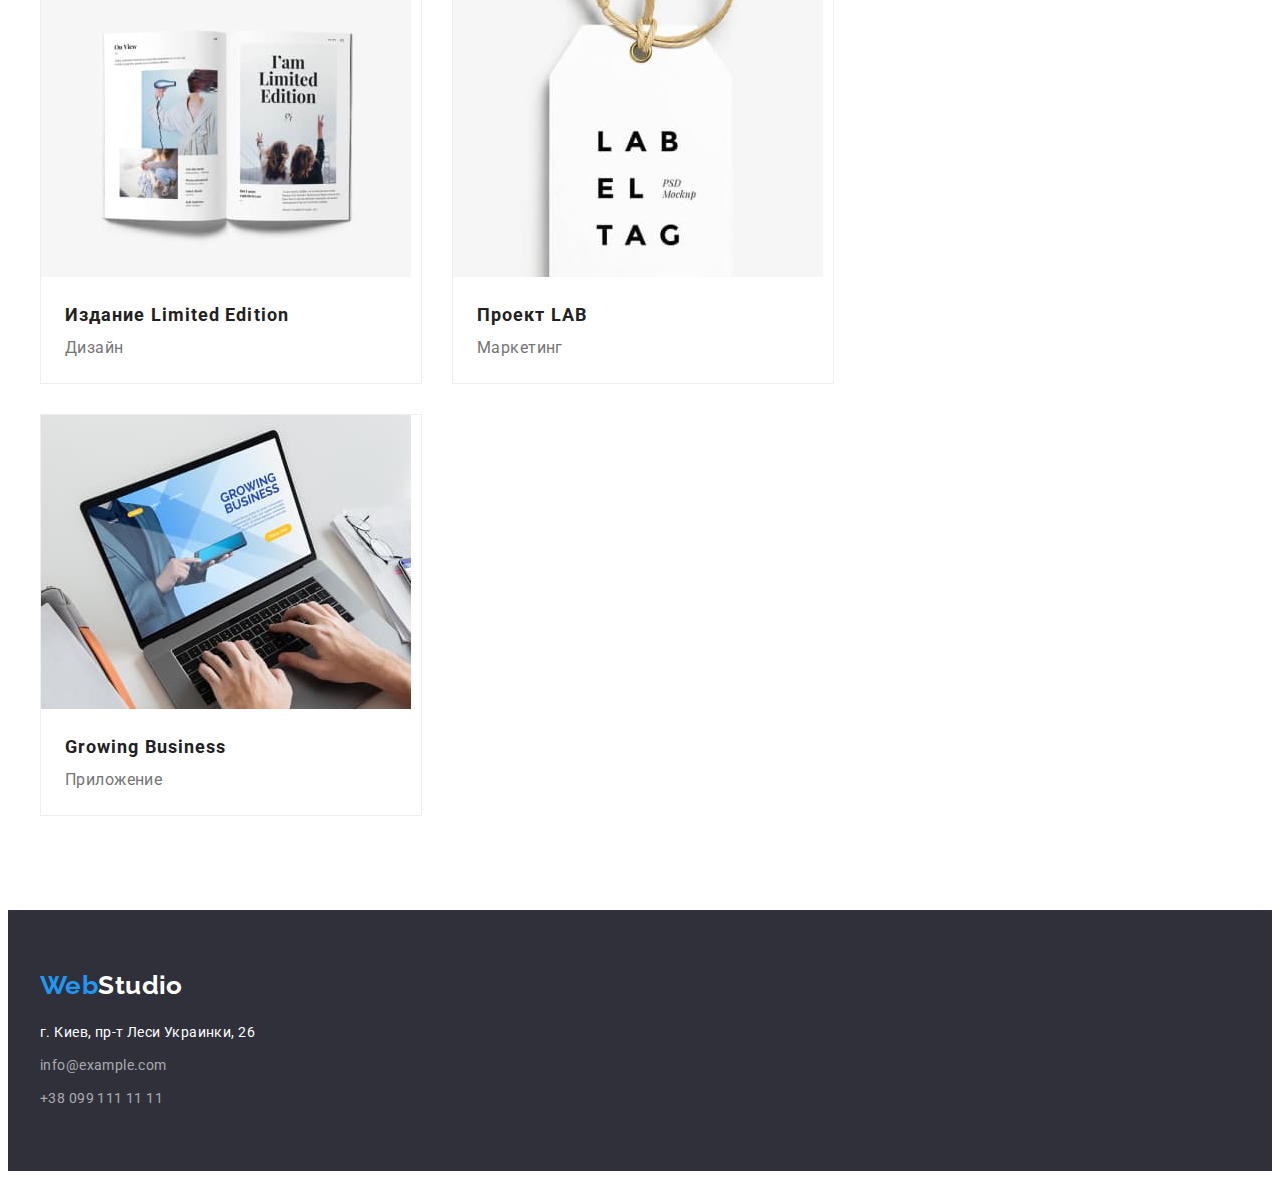
==== commit 9c42c41a: "М3 з правками" ====
--- a/portfolio.html
+++ b/portfolio.html
@@ -64,8 +64,10 @@
                 width="370"
                 height="294"
               />
-              <h2 class="portfolio-title">Технокряк</h2>
-              <p class="portfolio-title-p">Веб-сайт</p>
+              <div class="portfolio-img-text">
+                <h2 class="portfolio-title">Технокряк</h2>
+                <p class="portfolio-title-p">Веб-сайт</p>
+              </div>
               <!-- <p></p> -->
             </li>
             <li class="portfolio-img-item">
@@ -76,8 +78,10 @@
                 width="370"
                 height="294"
               />
-              <h2 class="portfolio-title">Постер New Orlean vs Golden Star</h2>
-              <p class="portfolio-title-p">Дизайн</p>
+              <div class="portfolio-img-text">
+                <h2 class="portfolio-title">Постер New Orlean vs Golden Star</h2>
+                <p class="portfolio-title-p">Дизайн</p>
+              </div>
               <!-- <p></p> -->
             </li>
             <li class="portfolio-img-item">
@@ -88,8 +92,10 @@
                 width="370"
                 height="294"
               />
-              <h2 class="portfolio-title">Ресторан Seafood</h2>
-              <p class="portfolio-title-p">Приложение</p>
+              <div class="portfolio-img-text">
+                <h2 class="portfolio-title">Ресторан Seafood</h2>
+                <p class="portfolio-title-p">Приложение</p>
+              </div>
               <!-- <p></p> -->
             </li>
             <li class="portfolio-img-item">
@@ -100,8 +106,10 @@
                 width="370"
                 height="294"
               />
-              <h2 class="portfolio-title">Проект Prime</h2>
-              <p class="portfolio-title-p">Маркетинг</p>
+              <div class="portfolio-img-text">
+                <h2 class="portfolio-title">Проект Prime</h2>
+                <p class="portfolio-title-p">Маркетинг</p>
+              </div>
               <!-- <p></p> -->
             </li>
             <li class="portfolio-img-item">
@@ -112,8 +120,10 @@
                 width="370"
                 height="294"
               />
-              <h2 class="portfolio-title">Проект Boxes</h2>
-              <p class="portfolio-title-p">Приложение</p>
+              <div class="portfolio-img-text">
+                <h2 class="portfolio-title">Проект Boxes</h2>
+                <p class="portfolio-title-p">Приложение</p>
+              </div>
               <!-- <p></p> -->
             </li>
             <li class="portfolio-img-item">
@@ -124,8 +134,10 @@
                 width="370"
                 height="294"
               />
-              <h2 class="portfolio-title">Inspiration has no Borders</h2>
-              <p class="portfolio-title-p">Веб-сайт</p>
+              <div class="portfolio-img-text">
+                <h2 class="portfolio-title">Inspiration has no Borders</h2>
+                <p class="portfolio-title-p">Веб-сайт</p>
+              </div>
               <!-- <p></p> -->
             </li>
             <li class="portfolio-img-item">
@@ -136,8 +148,10 @@
                 width="370"
                 height="294"
               />
-              <h2 class="portfolio-title">Издание Limited Edition</h2>
-              <p class="portfolio-title-p">Дизайн</p>
+              <div class="portfolio-img-text">
+                <h2 class="portfolio-title">Издание Limited Edition</h2>
+                <p class="portfolio-title-p">Дизайн</p>
+              </div>
               <!-- <p></p> -->
             </li>
             <li class="portfolio-img-item">
@@ -148,8 +162,10 @@
                 width="370"
                 height="294"
               />
-              <h2 class="portfolio-title">Проект LAB</h2>
-              <p class="portfolio-title-p">Маркетинг</p>
+              <div class="portfolio-img-text">
+                <h2 class="portfolio-title">Проект LAB</h2>
+                <p class="portfolio-title-p">Маркетинг</p>
+              </div>
               <!-- <p></p> -->
             </li>
             <li class="portfolio-img-item">
@@ -160,8 +176,10 @@
                 width="370"
                 height="294"
               />
-              <h2 class="portfolio-title">Growing Business</h2>
-              <p class="portfolio-title-p">Приложение</p>
+              <div class="portfolio-img-text">
+                <h2 class="portfolio-title">Growing Business</h2>
+                <p class="portfolio-title-p">Приложение</p>
+              </div>
               <!-- <p></p> -->
             </li>
           </ul>
@@ -176,7 +194,7 @@
         </div>
         <address>
           <ul class="footer-list">
-            <li>
+            <li class="footer-item">
               <a
                 class="address link"
                 href="https://www.google.com.ua/maps/place/%D0%B1%D1%83%D0%BB%D1%8C%D0%B2%D0%B0%D1%80+%D0%9B%D0%B5%D1%81%D1%96+%D0%A3%D0%BA%D1%80%D0%B0%D1%97%D0%BD%D0%BA%D0%B8,+26,+%D0%9A%D0%B8%D1%97%D0%B2,+02000/@50.4265807,30.5361971,17z/data=!3m1!4b1!4m5!3m4!1s0x40d4cf0e033ecbe9:0x57a4dffefec77da0!8m2!3d50.4265807!4d30.5383858?hl=uk&authuser=0"
@@ -185,10 +203,10 @@
                 >г. Киев, пр-т Леси Украинки, 26</a
               >
             </li>
-            <li>
+            <li class="footer-item">
               <a class="contacts link mail" href="mailto:info@example.com">info@example.com</a>
             </li>
-            <li>
+            <li class="footer-item">
               <a class="contacts link" href="tel:+380991111111">+38 099 111 11 11</a>
             </li>
           </ul>
--- a/CSS/styles.css
+++ b/CSS/styles.css
@@ -19,6 +19,12 @@
   list-style: none;
   margin: 0;
   padding: 0;
+}
+
+img {
+  display: block;
+  max-width: 100%;
+  height: auto;
 }
 
 .container {
@@ -57,6 +63,10 @@
 
 /* header */
 
+.header {
+  border-bottom: 1px solid #ececec;
+}
+
 .header .logo {
   color: var(--title-text-color);
 
@@ -160,11 +170,15 @@
   font-size: 16px;
   line-height: 1.88;
   letter-spacing: 0.06em;
+  box-shadow: 0px 4px 4px rgba(0, 0, 0, 0.15);
+  border: inherit;
+  border-radius: 4px;
 
   cursor: pointer;
   margin-left: auto;
   margin-right: auto;
   margin-top: 40px;
+  padding: 10px 32px;
 }
 
 .hero-button:hover,
@@ -211,15 +225,17 @@
   overflow: hidden;
 }
 
-.work-title {
+/* .work-title {
   margin-top: 94px;
-}
+} */
 
 .preference-list {
   display: flex;
   margin-right: auto;
   margin-left: auto;
   gap: 30px;
+  padding-top: 94px;
+  padding-bottom: 94px;
 }
 
 .preference-item {
@@ -237,26 +253,34 @@
 
 .preference-item-p {
   line-height: 1.71;
-  margin-top: 10px;
+  padding-top: 10px;
 }
 
 .preference-container {
   display: flex;
-  margin-top: 94px;
 }
 
 /* work */
 
 .work-list {
   display: flex;
-  margin-top: 50px;
+  padding-top: 50px;
   justify-content: space-between;
+  padding-bottom: 94px;
 }
 
 /* team */
 
 .team {
   background-color: var(--secondary-bg-color);
+}
+
+.team-item {
+  background-color: var(--primary-bg-color);
+}
+
+.team-text {
+  padding: 30px 0;
 }
 
 .team-item-title {
@@ -265,13 +289,11 @@
   font-weight: 500;
   font-size: 16px;
   line-height: 1.19;
-
-  margin-top: 30px;
 }
 
 .team-list {
   display: flex;
-  margin-top: 50px;
+  padding-top: 50px;
   gap: 30px;
   text-align: center;
   padding-bottom: 94px;
@@ -283,14 +305,11 @@
   margin-top: 10px;
 }
 
-.team-container {
-  margin-top: 94px;
-}
-
 /* footer */
 
 .footer {
   background-color: #2f303a;
+  padding: 60px 0;
 }
 
 .footer .logo {
@@ -316,7 +335,14 @@
   font-style: normal;
   line-height: 1.71;
   margin-top: 20px;
-  padding-bottom: 60px;
+}
+
+.footer-item {
+  margin-bottom: 9px;
+}
+
+.footer-item:last-child {
+  margin-bottom: 0;
 }
 
 .address {
@@ -326,10 +352,6 @@
   line-height: 1.71;
 }
 
-.footer-logo {
-  padding-top: 60px;
-}
-
 .contacts {
   color: rgba(255, 255, 255, 0.6);
 }
@@ -340,36 +362,29 @@
 
 /* Portfolio */
 
-.portfolio-btn {
-  margin-top: 94px;
-}
-
 .portfolio-list-btn {
   display: flex;
   gap: 8px;
   justify-content: center;
+  padding-top: 94px;
 }
 
 .portfolio-list-img {
   display: flex;
   flex-wrap: wrap;
   gap: 30px;
-  /* flex-basis: calc(100% - 30px * 2) / 3; */
+  margin-top: 50px;
+  padding-bottom: 94px;
 }
 
 .portfolio-img-item {
-  outline: 1px solid #eeeeee;
-}
-
-.img {
-  display: block;
-  max-width: 100%;
-}
-
-.portfolio-img {
-  display: flex;
-  padding-top: 50px;
-  margin-bottom: 94px;
+  background-color: var(--primary-bg-color);
+  border: 1px solid #eeeeee;
+  flex-basis: calc((100% - 30px * 2) / 3);
+}
+
+.portfolio-img-text {
+  padding: 20px 24px;
 }
 
 .portfolio-button {
@@ -401,13 +416,9 @@
   font-size: 18px;
   line-height: 2;
   letter-spacing: 0.06em;
-  margin-top: 20px;
-  margin-left: 24px;
 }
 
 .portfolio-title-p {
   font-size: 16px;
   line-height: 1.88;
-  margin-top: 4px;
-  margin-left: 24px;
-}
+}
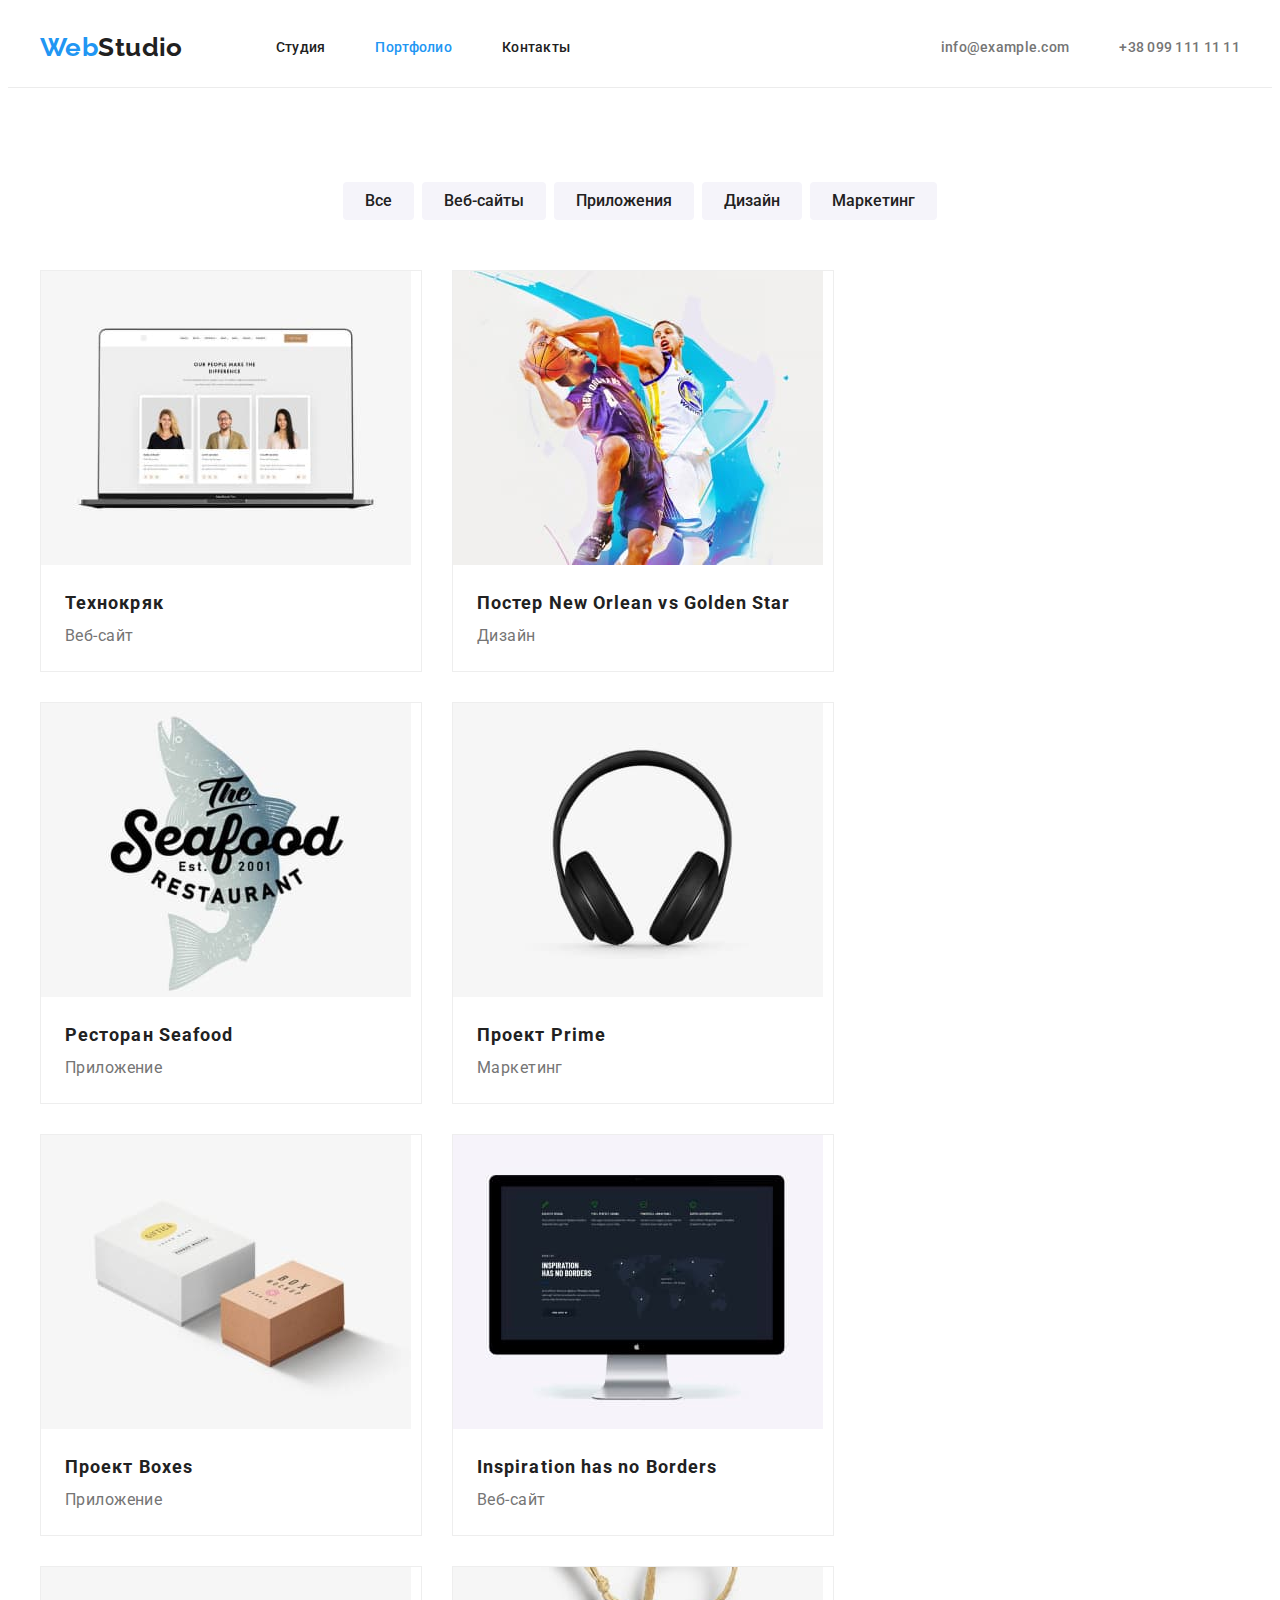
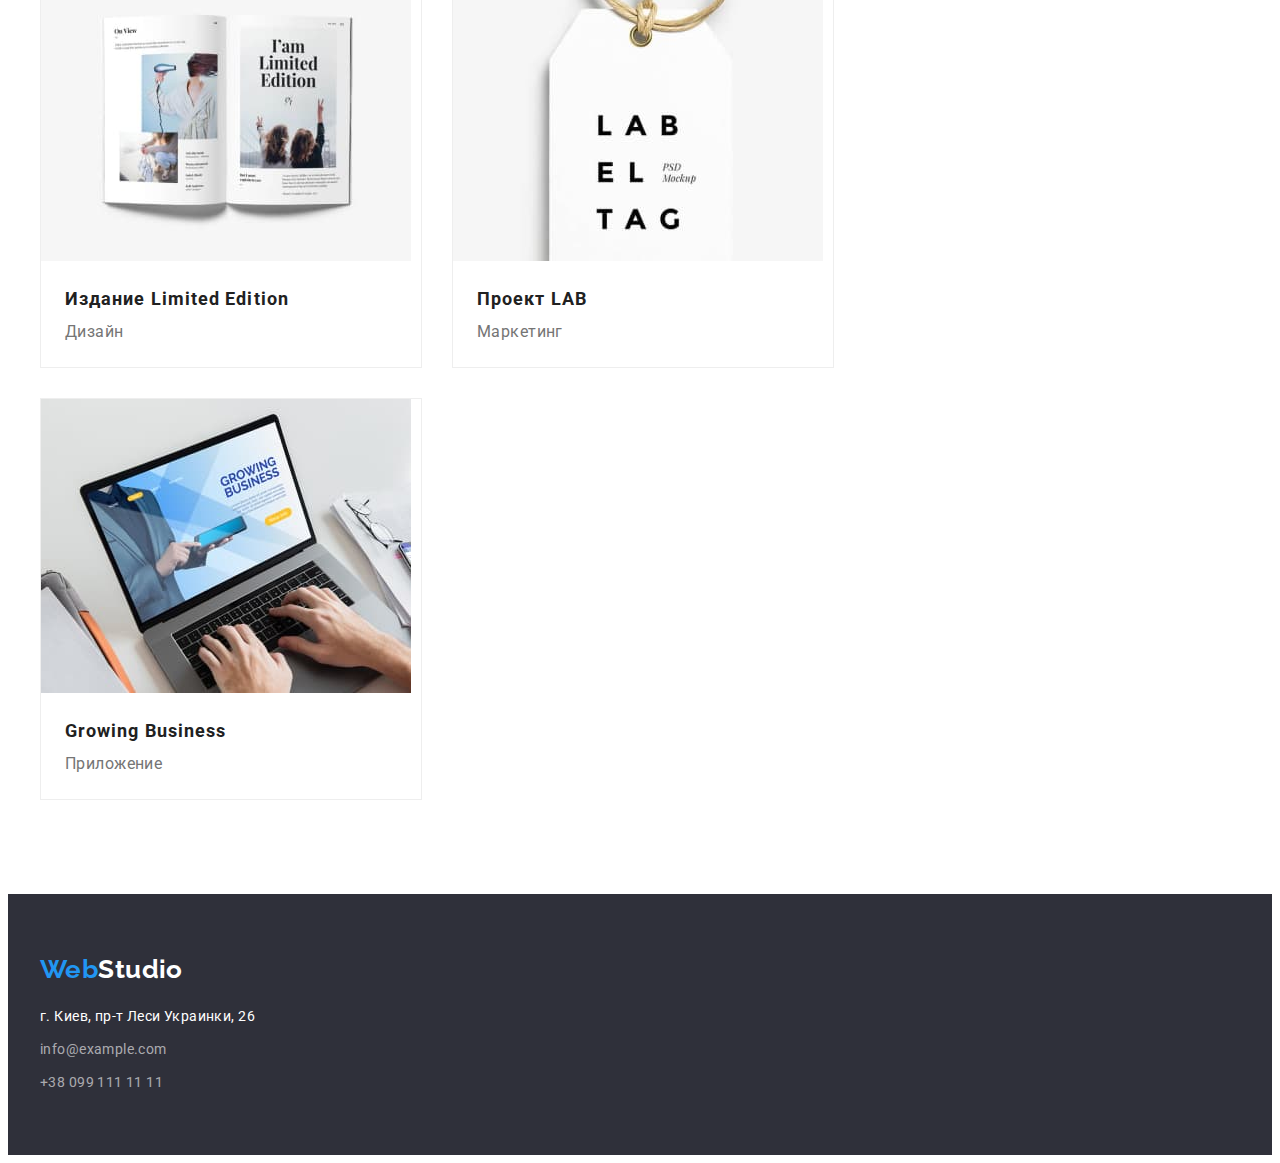
==== commit c36593cf: "М3 з правками v2" ====
--- a/portfolio.html
+++ b/portfolio.html
@@ -43,8 +43,8 @@
     </header>
     <!-- Мейн -->
     <main>
-      <section class="portfolio">
-        <div class="portfolio-btn container">
+      <section>
+        <div class="portfolio container">
           <h1 class="portfolio-title-main">Портфолио</h1>
           <ul class="portfolio-list-btn">
             <li><button class="portfolio-button" type="button">Все</button></li>
@@ -53,8 +53,6 @@
             <li><button class="portfolio-button" type="button">Дизайн</button></li>
             <li><button class="portfolio-button" type="button">Маркетинг</button></li>
           </ul>
-        </div>
-        <div class="portfolio-img container">
           <ul class="portfolio-list-img">
             <li class="portfolio-img-item">
               <img
--- a/CSS/styles.css
+++ b/CSS/styles.css
@@ -79,7 +79,6 @@
 
 .logo.link {
   margin-right: 93px;
-  padding: 32px 0;
 }
 
 .header .logo:hover,
@@ -127,6 +126,10 @@
   align-items: center;
 }
 
+.header-container {
+  padding: 24px 0;
+}
+
 .site-nav {
   display: flex;
   align-items: center;
@@ -159,7 +162,6 @@
   width: 696px;
   margin-left: auto;
   margin-right: auto;
-  margin-top: 200px;
 }
 
 .hero-button {
@@ -191,6 +193,7 @@
   display: flex;
   flex-direction: column;
   min-height: 600px;
+  padding-top: 200px;
 }
 
 /* preference */
@@ -206,9 +209,9 @@
   text-align: center;
 }
 
-.team-title {
+/* .team-title {
   padding-top: 94px;
-}
+} */
 
 .preference-title,
 .portfolio-title-main {
@@ -234,8 +237,6 @@
   margin-right: auto;
   margin-left: auto;
   gap: 30px;
-  padding-top: 94px;
-  padding-bottom: 94px;
 }
 
 .preference-item {
@@ -258,21 +259,30 @@
 
 .preference-container {
   display: flex;
+  padding-top: 94px;
+  padding-bottom: 94px;
 }
 
 /* work */
 
+.work-container {
+  padding-bottom: 94px;
+}
+
 .work-list {
   display: flex;
-  padding-top: 50px;
   justify-content: space-between;
-  padding-bottom: 94px;
+  margin-top: 50px;
 }
 
 /* team */
 
 .team {
   background-color: var(--secondary-bg-color);
+}
+
+.team-container {
+  padding: 94px 0;
 }
 
 .team-item {
@@ -293,10 +303,9 @@
 
 .team-list {
   display: flex;
-  padding-top: 50px;
+  margin-top: 50px;
   gap: 30px;
   text-align: center;
-  padding-bottom: 94px;
 }
 
 .team-item-p {
@@ -309,7 +318,11 @@
 
 .footer {
   background-color: #2f303a;
-  padding: 60px 0;
+}
+
+.footer-container {
+  padding-top: 60px;
+  padding-bottom: 60px;
 }
 
 .footer .logo {
@@ -362,11 +375,15 @@
 
 /* Portfolio */
 
+.portfolio {
+  padding-top: 94px;
+  padding-bottom: 94px;
+}
+
 .portfolio-list-btn {
   display: flex;
   gap: 8px;
   justify-content: center;
-  padding-top: 94px;
 }
 
 .portfolio-list-img {
@@ -374,7 +391,6 @@
   flex-wrap: wrap;
   gap: 30px;
   margin-top: 50px;
-  padding-bottom: 94px;
 }
 
 .portfolio-img-item {
